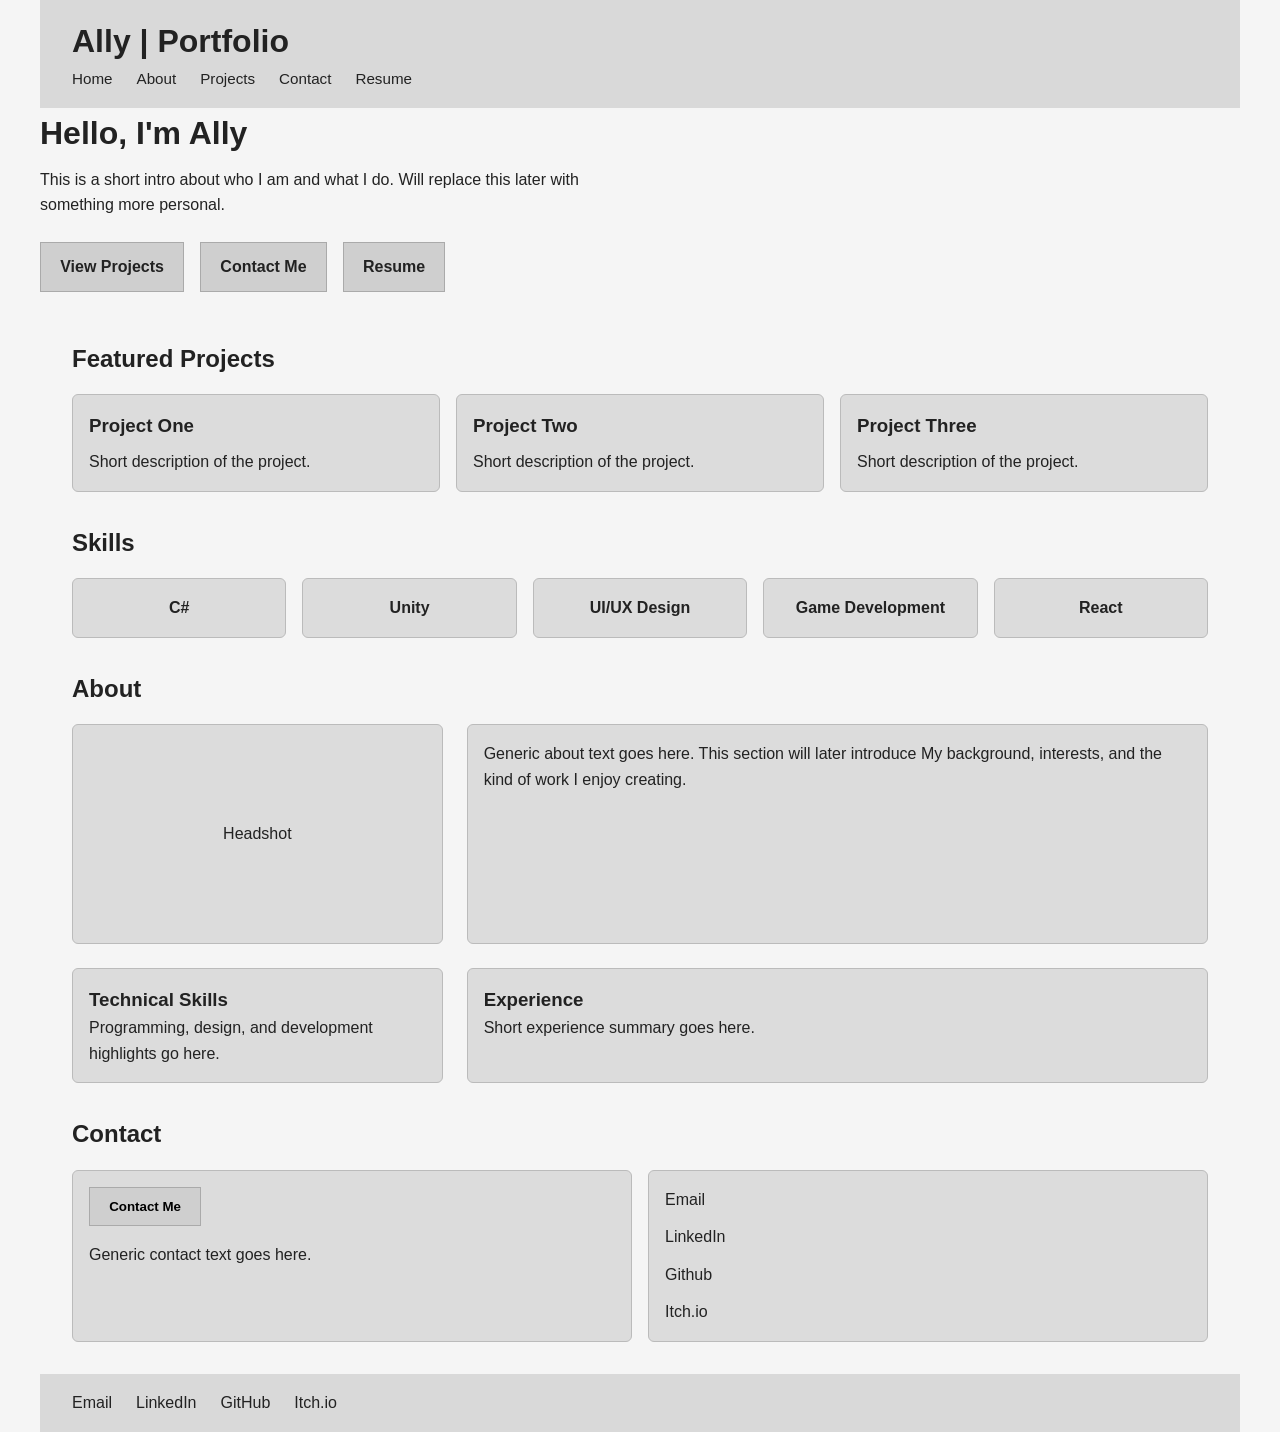
==== index.html @ b7905fec "Updated index and projects pages Updated index and projects pages with links and improvements and st" ====
<!doctype html>
<html lang="en">
  <head>
    <meta charset="UTF-8" />
    <meta name="viewport" content="width=device-width, initial-scale=1.0" />
    <title>Portfolio</title>
    <link rel="stylesheet" href="Styles/style.css" />
  </head>
  <body>
    <div class="page-container">
      <header>
        <div>
          <!-- REPLACE -->
          <h1>Ally | Portfolio</h1>
          <nav>
            <a href="index.html">Home</a>
            <a href="index.html#about">About</a>
            <a href="projects.html">Projects</a>
            <a href="index.html#contact">Contact</a>
            <a href="documents/ayleen-roa-resume.pdf" target="_blank">Resume</a>
          </nav>
        </div>
      </header>

      <main>
        <section id="home">
          <!-- REPLACE -->
          <h2>Hello, I'm Ally</h2>
          <p>
            This is a short intro about who I am and what I do. Will replace
            this later with something more personal.
          </p>
          <div class="hero-actions">
            <a class="hero-button" href="projects.html">View Projects</a>
            <a class="hero-button" href="#contact">Contact Me</a>
            <a
              class="hero-button"
              href="documents/ayleen-roa-resume.pdf"
              target="_blank"
              >Resume</a
            >
          </div>
        </section>
        <section id="projects">
          <h2>Featured Projects</h2>

          <div class="projects-grid">
            <!-- REPLACE -->
            <article>
              <h3>Project One</h3>
              <p>Short description of the project.</p>
            </article>

            <article>
              <h3>Project Two</h3>
              <p>Short description of the project.</p>
            </article>

            <article>
              <h3>Project Three</h3>
              <p>Short description of the project.</p>
            </article>
          </div>
        </section>
        <section id="skills">
          <h2>Skills</h2>

          <div class="skills-grid">
            <div class="skill-card">C#</div>
            <div class="skill-card">Unity</div>
            <div class="skill-card">UI/UX Design</div>
            <div class="skill-card">Game Development</div>
            <div class="skill-card">React</div>
          </div>
        </section>
        <section id="about">
          <h2>About</h2>
          <!-- REPLACE -->
          <div class="about-layout">
            <div class="about-headshot">
              <p>Headshot</p>
            </div>
            <!-- REPLACE -->
            <div class="about-summary">
              <p>
                Generic about text goes here. This section will later introduce
                My background, interests, and the kind of work I enjoy creating.
              </p>
            </div>
            <!-- REPLACE -->
            <div class="about-skills-box">
              <h3>Technical Skills</h3>
              <p>Programming, design, and development highlights go here.</p>
            </div>
            <!-- REPLACE -->
            <div class="about-experience-box">
              <h3>Experience</h3>
              <p>Short experience summary goes here.</p>
            </div>
          </div>
        </section>
        <section id="contact">
          <h2>Contact</h2>

          <div class="contact-layout">
            <div class="contact-intro">
              <button>Contact Me</button>
              <!-- REPLACE -->
              <p>Generic contact text goes here.</p>
            </div>
            <!-- REPLACE -->
            <div class="contact-links">
              <a href="mailto:Roa.Ayleen07@gmail.com">Email</a>
              <a
                href="https://www.linkedin.com/in/ayleen-roa"
                target="_blank"
                rel="noopener noreferrer"
                >LinkedIn</a
              >
              <a
                href="https://github.com/roa-ally"
                target="_blank"
                rel="noopener noreferrer"
                >Github</a
              >
              <a
                href="https://roa-ally.itch.io/"
                target="_blank"
                rel="noopener noreferrer"
                >Itch.io</a
              >
            </div>
          </div>
        </section>
      </main>
      <footer>
        <div class="footer-links">
          <a href="mailto:Roa.Ayleen07@gmail.com">Email</a>
          <a href="https://www.linkedin.com/in/ayleen-roa" target="_blank rel="noopener noreferrer""
            >LinkedIn</a
          >
          <a href="https://github.com/roa-ally" target="_blank rel="noopener noreferrer"">GitHub</a>
          <a href="https://roa-ally.itch.io/" target="_blank rel="noopener noreferrer"">Itch.io</a>
        </div>
      </footer>
    </div>
  </body>
</html>
---- Styles/style.css ----
/* =====================
   RESET / BASE
===================== */

* {
  margin: 0;
  padding: 0;
  box-sizing: border-box;
}

/* =====================
   LAYOUT
===================== */

section {
  margin-bottom: 3rem;
}

body {
  font-family: Arial, sans-serif;
  background-color: #f5f5f5;
  color: #222;
  line-height: 1.6;
}

.page-container {
  max-width: 1200px;
  margin: 0 auto;
  background-color: #f5f5f5;
}

h2 {
  margin-bottom: 1rem;
}

a {
  text-decoration: none;
  color: inherit;
}

img {
  max-width: 100%;
  display: block;
}

header {
  background-color: #d9d9d9;
  padding: 1rem 2rem;
}

.nav-container {
  display: flex;
  justify-content: space-between;
  align-items: center;
}

nav {
  display: flex;
  gap: 1.5rem;
}

nav a {
  font-size: 0.95rem;
}

nav a:hover {
  text-decoration: underline;
}

button {
  font-weight: bold;
  transition:
    transform 0.2s ease,
    background-color 0.2s ease;
}

button:hover {
  transform: translateY(-1px);
}

/* =====================
   HOME PAGE
===================== */

#home h2 {
  font-size: 2rem;
  margin-bottom: 0.5rem;
}

#home p {
  max-width: 600px;
  margin-bottom: 1.5rem;
}

#home button {
  padding: 0.7rem 1.2rem;
  margin-right: 1rem;
  border: 1px solid #aaa;
  background-color: #cfcfcf;
  cursor: pointer;
}

#home button:hover {
  background-color: #bfbfbf;
}

#projects {
  margin: 2rem;
}

#projects h2 {
  margin-bottom: 1rem;
}

.projects-grid {
  display: grid;
  grid-template-columns: repeat(3, 1fr);
  gap: 1rem;
}

#projects article {
  background-color: #dcdcdc;
  padding: 1rem;
  border: 1px solid #bbb;
  transition:
    transform 0.2s ease,
    box-shadow 0.2s ease;
  cursor: pointer;
}

#projects article:hover {
  transform: translateY(-5px);
  box-shadow: 0 4px 10px rgba(0, 0, 0, 0.1);
}

#projects h3 {
  margin-bottom: 0.5rem;
}

article,
.skill-card,
.about-headshot,
.about-summary,
.about-skills-box,
.about-experience-box,
.contact-intro,
.contact-links {
  border-radius: 6px;
}

#skills {
  margin: 2rem;
}

#skills h2 {
  margin-bottom: 1rem;
}

.skills-grid {
  display: grid;
  grid-template-columns: repeat(auto-fit, minmax(160px, 1fr));
  gap: 1rem;
}

.skill-card {
  background-color: #dcdcdc;
  padding: 1rem;
  border: 1px solid #bbb;
  text-align: center;
  font-weight: bold;
}

/* =====================
   HERO BUTTONS
===================== */

.hero-actions {
  display: flex;
  flex-wrap: wrap;
  gap: 1rem;
  margin-top: 1rem;
}

.hero-button {
  display: inline-block;
  padding: 0.7rem 1.2rem;
  border: 1px solid #aaa;
  background-color: #cfcfcf;
  font-weight: bold;
  transition:
    transform 0.2s ease,
    background-color 0.2s ease;
}

.hero-button:hover {
  background-color: #bfbfbf;
  transform: translateY(-1px);
}

/* =====================
   ABOUT SECTION
===================== */

#about {
  margin: 2rem;
}

#about h2 {
  margin-bottom: 1rem;
}

.about-layout {
  display: grid;
  grid-template-columns: 1fr 2fr;
  gap: 1.5rem;
}

.about-headshot,
.about-summary,
.about-skills-box,
.about-experience-box {
  background-color: #dcdcdc;
  border: 1px solid #bbb;
  padding: 1rem;
}

.about-headshot {
  min-height: 220px;
  display: flex;
  align-items: center;
  justify-content: center;
}

.about-summary {
  min-height: 220px;
}

.about-skills-box,
.about-experience-box {
  grid-column: span 1;
}

/* =====================
   CONTACT SECTION
===================== */

#contact {
  margin: 2rem;
}

#contact h2 {
  margin-bottom: 1rem;
}

.contact-layout {
  display: grid;
  grid-template-columns: 1fr 1fr;
  gap: 1rem;
}

.contact-intro,
.contact-links {
  background-color: #dcdcdc;
  border: 1px solid #bbb;
  padding: 1rem;
}

.contact-intro button {
  padding: 0.7rem 1.2rem;
  margin-bottom: 1rem;
  border: 1px solid #aaa;
  background-color: #cfcfcf;
  cursor: pointer;
}

.contact-intro button:hover {
  background-color: #bfbfbf;
}

.contact-links {
  display: flex;
  flex-direction: column;
  gap: 0.75rem;
}

.contact-links a {
  display: inline-block;
}

.contact-links p {
  margin-bottom: 0.5rem;
}

footer {
  background-color: #d9d9d9;
  padding: 1rem 2rem;
  margin-top: 2rem;
}

.footer-links {
  display: flex;
  gap: 1.5rem;
  flex-wrap: wrap;
}

.footer-links a:hover {
  text-decoration: underline;
}

/* =====================
   PROJECT DETAIL PAGE
===================== */

.project-detail {
  margin: 2rem;
}

.project-detail h2 {
  margin-bottom: 1rem;
}

.project-hero {
  background-color: #dcdcdc;
  border: 1px solid #bbb;
  min-height: 300px;
  display: flex;
  align-items: center;
  justify-content: center;
  padding: 1rem;
  margin-bottom: 1rem;
  border-radius: 6px;
}

.project-info {
  display: grid;
  grid-template-columns: 2fr 1fr;
  gap: 1rem;
  margin-bottom: 1rem;
}

.project-overview,
.project-tools,
.project-process {
  background-color: #dcdcdc;
  border: 1px solid #bbb;
  padding: 1rem;
  border-radius: 6px;
}

.project-process {
  margin-bottom: 1rem;
}

.project-gallery {
  display: grid;
  grid-template-columns: 1fr 1fr;
  gap: 1rem;
  margin-bottom: 1rem;
}

.gallery-box {
  background-color: #dcdcdc;
  border: 1px solid #bbb;
  min-height: 220px;
  display: flex;
  align-items: center;
  justify-content: center;
  padding: 1rem;
  border-radius: 6px;
}

.back-link {
  display: inline-block;
  margin-top: 0.5rem;
  font-weight: bold;
}

.back-link:hover {
  text-decoration: underline;
}

.project-card-link {
  text-decoration: none;
  color: inherit;
  display: block;
}

.project-card-link article {
  height: 100%;
}

.project-thumbnail {
  background-color: #ececec;
  border: 1px solid #bbb;
  min-height: 160px;
  display: flex;
  align-items: center;
  justify-content: center;
  margin-bottom: 1rem;
  border-radius: 6px;
}

.project-thumbnail p {
  font-weight: bold;
}

.projects-hero {
  background-color: #e3e3e3;
  padding: 3rem 2rem;
  margin: 2rem;
  border-radius: 6px;
}

.projects-hero h2 {
  margin-bottom: 0.5rem;
}

.projects-hero p {
  max-width: 700px;
}

#projects-page {
  margin: 2rem;
}

.project-thumbnail {
  height: 180px;
  overflow: hidden;
}

.project-hero {
  height: 350px;
  overflow: hidden;
}

.gallery-box {
  height: 220px;
  overflow: hidden;
}

.project-thumbnail img,
.project-hero img,
.gallery-box img {
  width: 100%;
  height: 100%;
  object-fit: cover;
  display: block;
}

/* =====================
   RESPONSIVE
===================== */

@media (max-width: 768px) {
  .nav-container {
    flex-direction: column;
    align-items: flex-start;
    gap: 1rem;
  }

  nav {
    flex-wrap: wrap;
  }

  #home {
    margin: 1rem;
    padding: 2rem 1rem;
  }

  #projects,
  #skills,
  #about,
  #contact {
    margin: 1rem;
  }

  .about-layout,
  .contact-layout {
    grid-template-columns: 1fr;
  }

  .projects-grid {
    grid-template-columns: repeat(auto-fit, minmax(250px, 1fr));
  }

  .project-info {
    grid-template-columns: 1fr;
  }

  .project-gallery {
    grid-template-columns: 1fr;
  }
}
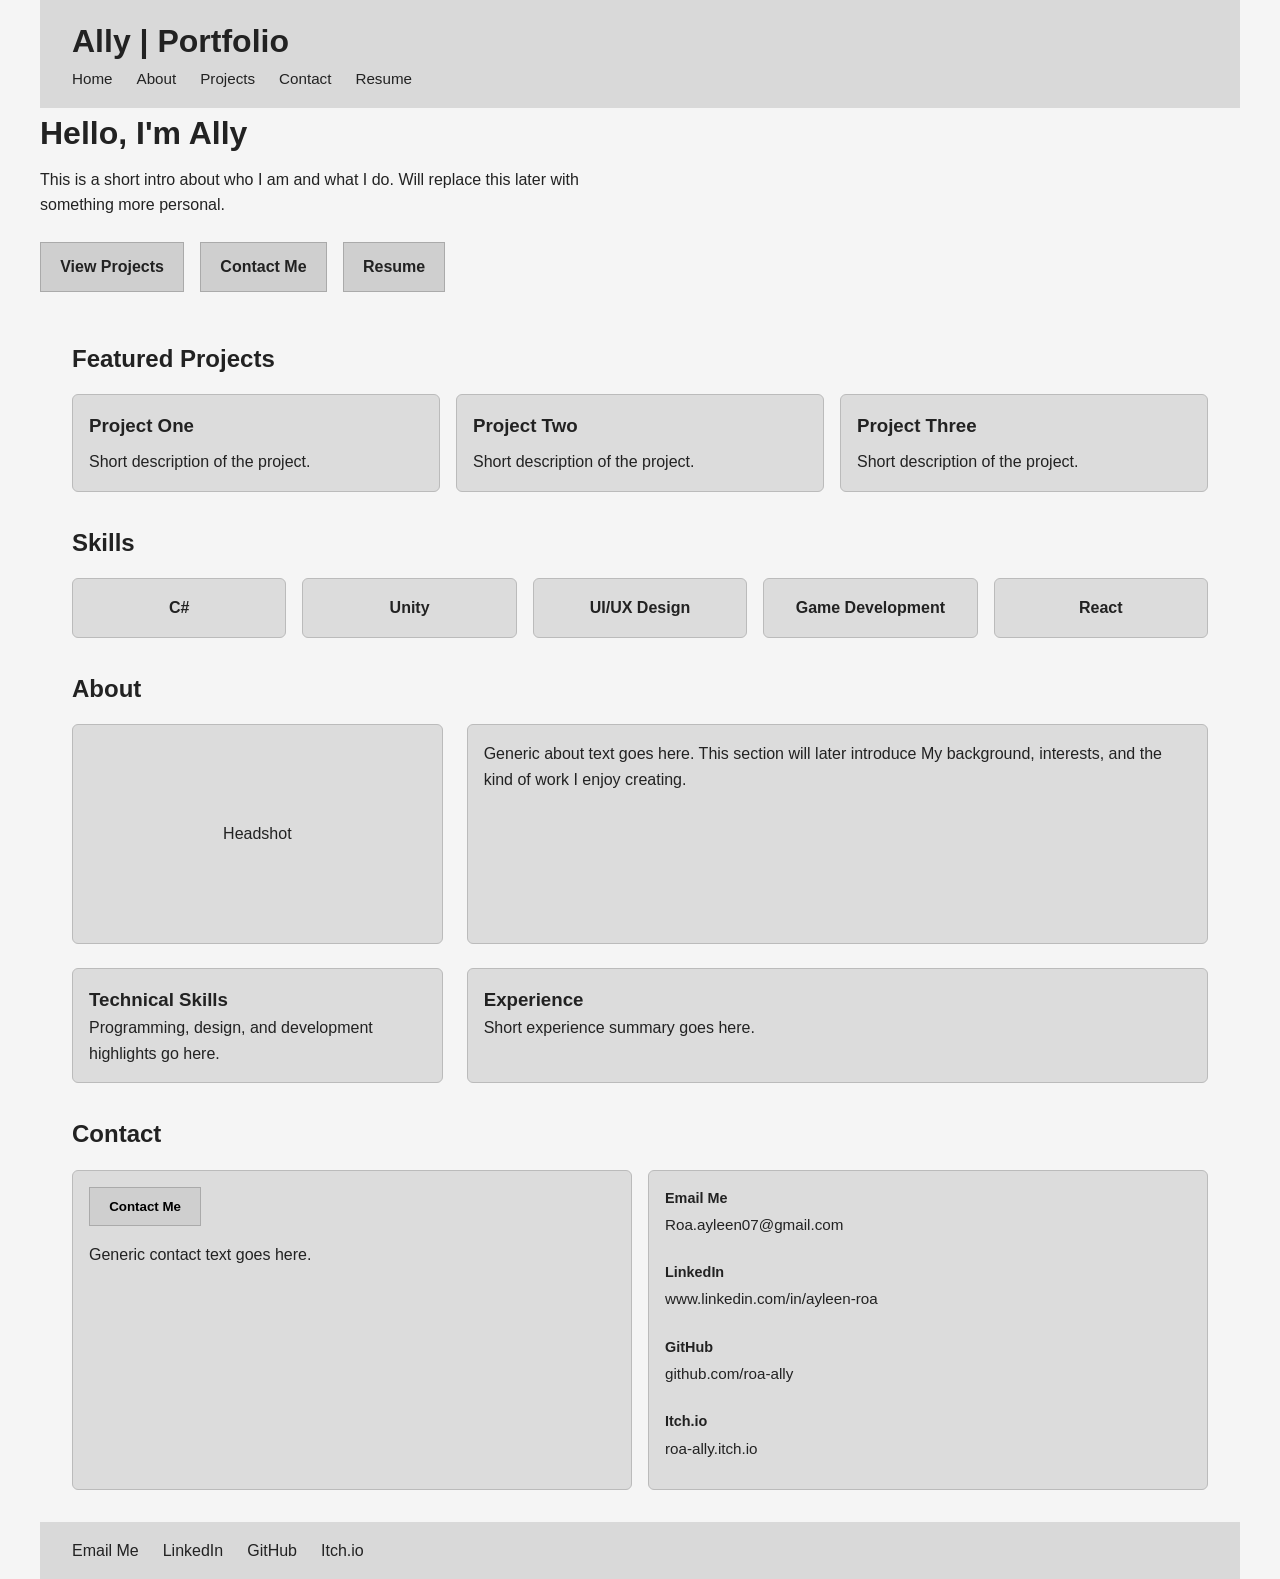
==== commit 7fa5122f: "Improved contact section and replaced placeholder projects Improved contact section layout with labe" ====
--- a/index.html
+++ b/index.html
@@ -108,39 +108,69 @@
               <!-- REPLACE -->
               <p>Generic contact text goes here.</p>
             </div>
-            <!-- REPLACE -->
+
             <div class="contact-links">
-              <a href="mailto:Roa.Ayleen07@gmail.com">Email</a>
-              <a
-                href="https://www.linkedin.com/in/ayleen-roa"
-                target="_blank"
-                rel="noopener noreferrer"
-                >LinkedIn</a
-              >
-              <a
-                href="https://github.com/roa-ally"
-                target="_blank"
-                rel="noopener noreferrer"
-                >Github</a
-              >
-              <a
-                href="https://roa-ally.itch.io/"
-                target="_blank"
-                rel="noopener noreferrer"
-                >Itch.io</a
-              >
+              <div class="contact-item">
+                <span>Email Me</span>
+                <a href="mailto:Roa.Ayleen07@gmail.com?subject=Hello"
+                  >Roa.ayleen07@gmail.com</a
+                >
+              </div>
+
+              <div class="contact-item">
+                <span>LinkedIn</span>
+                <a
+                  href="https://www.linkedin.com/in/ayleen-roa"
+                  target="_blank"
+                  rel="noopener noreferrer"
+                  >www.linkedin.com/in/ayleen-roa</a
+                >
+              </div>
+
+              <div class="contact-item">
+                <span>GitHub</span>
+                <a
+                  href="https://github.com/roa-ally"
+                  target="_blank"
+                  rel="noopener noreferrer"
+                  >github.com/roa-ally</a
+                >
+              </div>
+
+              <div class="contact-item">
+                <span>Itch.io</span>
+                <a
+                  href="https://roa-ally.itch.io/"
+                  target="_blank"
+                  rel="noopener noreferrer"
+                  >roa-ally.itch.io</a
+                >
+              </div>
             </div>
           </div>
         </section>
       </main>
       <footer>
         <div class="footer-links">
-          <a href="mailto:Roa.Ayleen07@gmail.com">Email</a>
-          <a href="https://www.linkedin.com/in/ayleen-roa" target="_blank rel="noopener noreferrer""
+          <a href="mailto:Roa.Ayleen07@gmail.com?subject=Hello">Email Me</a>
+          <a
+            href="https://www.linkedin.com/in/ayleen-roa"
+            target="_blank"
+            rel="noopener noreferrer"
             >LinkedIn</a
           >
-          <a href="https://github.com/roa-ally" target="_blank rel="noopener noreferrer"">GitHub</a>
-          <a href="https://roa-ally.itch.io/" target="_blank rel="noopener noreferrer"">Itch.io</a>
+          <a
+            href="https://github.com/roa-ally"
+            target="_blank"
+            rel="noopener noreferrer"
+            >GitHub</a
+          >
+          <a
+            href="https://roa-ally.itch.io/"
+            target="_blank"
+            rel="noopener noreferrer"
+            >Itch.io</a
+          >
         </div>
       </footer>
     </div>
--- a/Styles/style.css
+++ b/Styles/style.css
@@ -291,6 +291,22 @@
   margin-bottom: 0.5rem;
 }
 
+.contact-item {
+  display: flex;
+  flex-direction: column;
+  margin-bottom: 0.75rem;
+}
+
+.contact-item span {
+  font-weight: bold;
+  font-size: 0.9rem;
+  margin-bottom: 0.2rem;
+}
+
+.contact-item a {
+  font-size: 0.95rem;
+}
+
 footer {
   background-color: #d9d9d9;
   padding: 1rem 2rem;
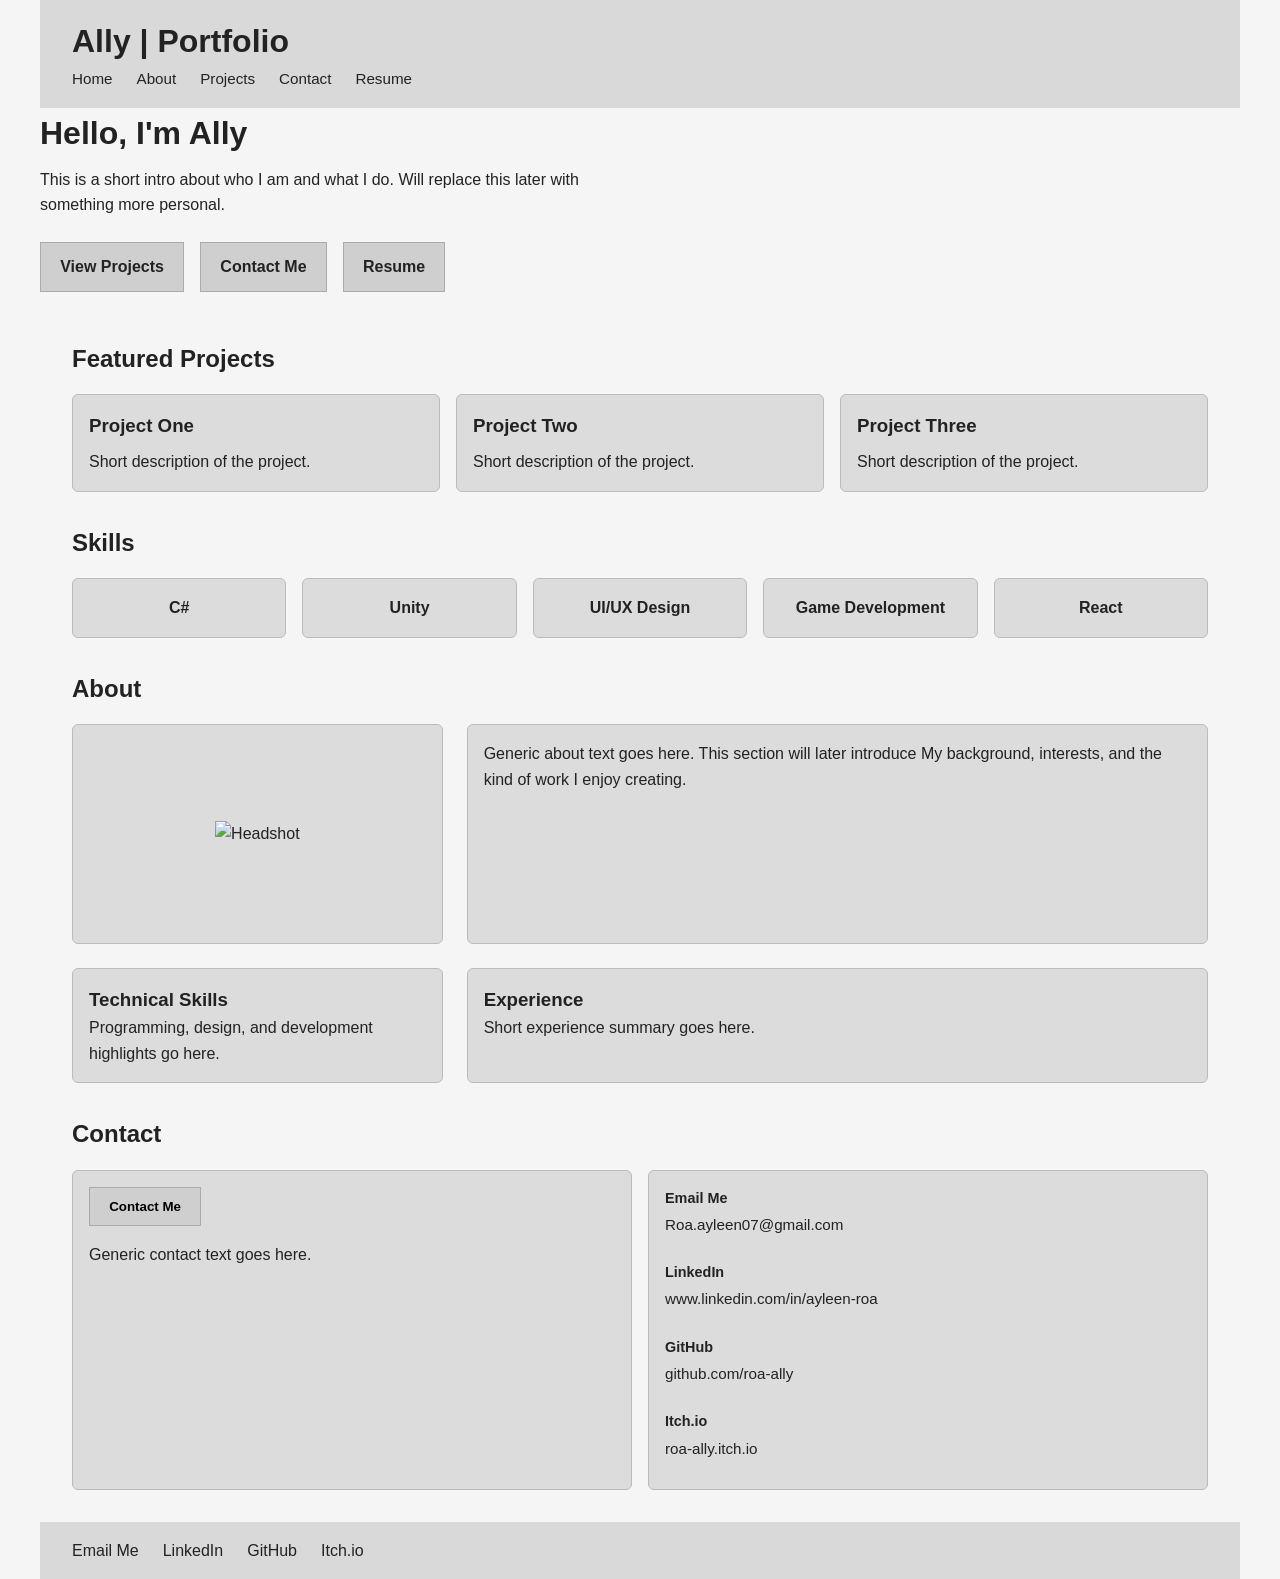
==== commit cb93dbf4: "Added small video and grammatical fixes" ====
--- a/index.html
+++ b/index.html
@@ -78,7 +78,7 @@
           <!-- REPLACE -->
           <div class="about-layout">
             <div class="about-headshot">
-              <p>Headshot</p>
+              <img src="images/headshot_curly_hair.png" alt="Headshot" />
             </div>
             <!-- REPLACE -->
             <div class="about-summary">
--- a/Styles/style.css
+++ b/Styles/style.css
@@ -363,6 +363,12 @@
   border-radius: 6px;
 }
 
+.project-tools p {
+  display: grid;
+  grid-template-columns: 1fr 1fr;
+  gap: 1rem;
+}
+
 .project-process {
   margin-bottom: 1rem;
 }
@@ -447,6 +453,12 @@
 .project-hero {
   height: 350px;
   overflow: hidden;
+}
+
+.project-hero img {
+  width: 100%;
+  height: 100%;
+  object-fit: cover;
 }
 
 .gallery-box {
@@ -461,6 +473,141 @@
   height: 100%;
   object-fit: cover;
   display: block;
+  cursor: pointer;
+}
+
+.project-thumbnail,
+.project-hero,
+.gallery-box {
+  overflow: hidden;
+  border-radius: 6px;
+}
+
+/* =====================
+   IMAGE MODAL
+===================== */
+
+.image-modal {
+  display: none;
+  position: fixed;
+  inset: 0;
+  background-color: rgba(0, 0, 0, 0.9);
+  justify-content: center;
+  align-items: center;
+  z-index: 9999;
+}
+
+.image-modal-panel {
+  position: relative;
+  width: min(78vw, 1000px);
+  height: min(78vh, 700px);
+  display: flex;
+  align-items: center;
+  justify-content: center;
+}
+
+.image-modal-content,
+.image-modal-video {
+  max-width: 100%;
+  max-height: 100%;
+  width: auto;
+  height: auto;
+  object-fit: contain;
+  border-radius: 6px;
+  display: none;
+}
+
+.image-modal-close {
+  position: absolute;
+  top: -5rem;
+  right: 0;
+  background: rgba(255, 255, 255, 0.18);
+  border: none;
+  color: white;
+  font-size: 2.5rem;
+  width: 56px;
+  height: 56px;
+  border-radius: 8px;
+  cursor: pointer;
+  display: flex;
+  align-items: center;
+  justify-content: center;
+}
+
+.image-modal-arrow {
+  position: absolute;
+  top: 50%;
+  display: flex;
+  align-items: center;
+  justify-content: center;
+  background-color: rgba(255, 255, 255, 0.15);
+  border: none;
+  color: white;
+  font-size: 2rem;
+  padding: 0.75rem 1rem;
+  padding-bottom: 1rem;
+  cursor: pointer;
+  border-radius: 6px;
+}
+
+.image-modal-arrow:hover,
+.image-modal-close:hover {
+  background-color: rgba(255, 255, 255, 0.25);
+}
+
+.left-arrow {
+  left: 2rem;
+}
+
+.right-arrow {
+  right: 2rem;
+}
+
+.image-modal-iframe {
+  width: 100%;
+  height: 100%;
+  border: none;
+  border-radius: 6px;
+  display: none;
+}
+
+/* =====================
+   MEDIA TRIGGER
+===================== */
+
+.media-trigger {
+  width: 100%;
+  height: 100%;
+  border: none;
+  background: none;
+  padding: 0;
+  cursor: pointer;
+  position: relative;
+  display: block;
+}
+
+.media-trigger img {
+  width: 100%;
+  height: 100%;
+  object-fit: cover;
+  display: block;
+  border-radius: 6px;
+}
+
+.video-badge {
+  position: absolute;
+  inset: 50% auto auto 50%;
+  transform: translate(-50%, -50%);
+  width: 64px;
+  height: 64px;
+  border-radius: 50%;
+  background-color: rgba(0, 0, 0, 0.55);
+  color: white;
+  display: flex;
+  align-items: center;
+  justify-content: center;
+  font-size: 1.6rem;
+  pointer-events: none;
 }
 
 /* =====================
@@ -503,7 +650,48 @@
     grid-template-columns: 1fr;
   }
 
+  .project-thumbnail {
+    height: 140px;
+  }
+
+  .project-hero {
+    height: 220px;
+  }
+
+  .gallery-box {
+    height: 160px;
+  }
+
   .project-gallery {
     grid-template-columns: 1fr;
   }
-}
+
+  .image-modal-panel {
+    width: min(90vw, 700px);
+    height: min(70vh, 500px);
+  }
+
+  .image-modal-content {
+    max-width: 90vw;
+    max-height: 70vh;
+  }
+  .image-modal-arrow {
+    font-size: 1.5rem;
+    padding: 0.5rem 0.75rem;
+  }
+
+  .left-arrow {
+    left: 1rem;
+  }
+
+  .right-arrow {
+    right: 1rem;
+  }
+
+  .image-modal-close {
+    top: -2.5rem;
+    width: 46px;
+    height: 46px;
+    font-size: 2rem;
+  }
+}
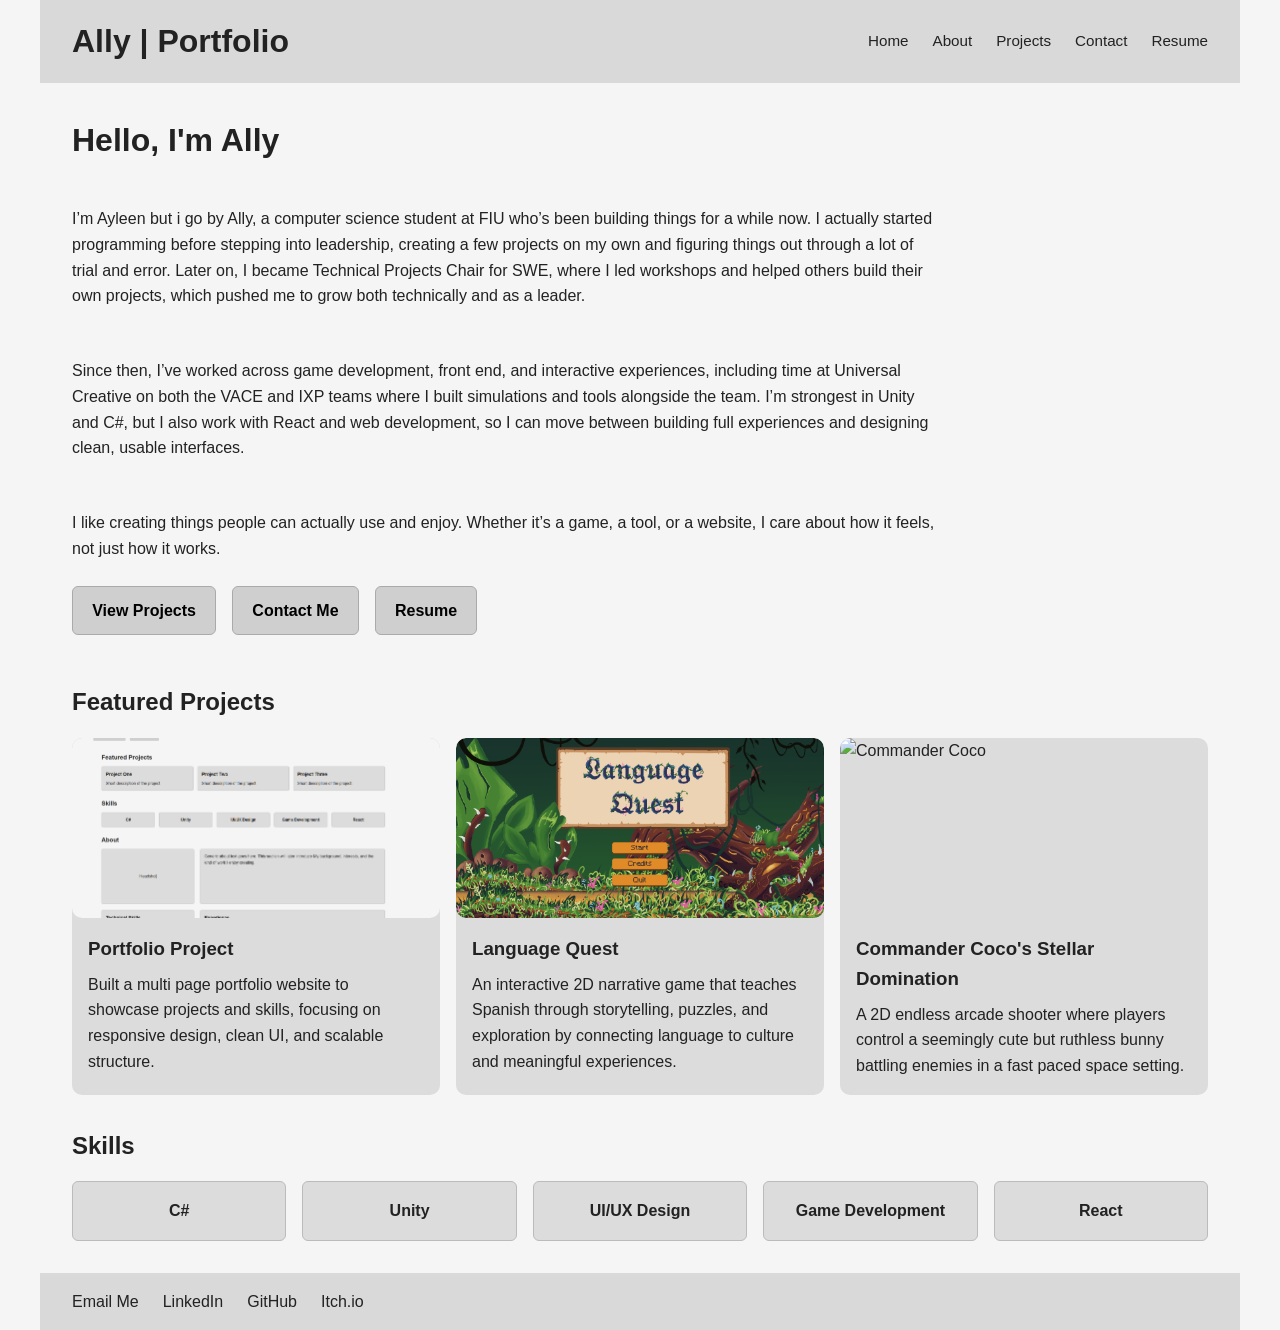
==== commit c7d39140: "Refactored About page layout and improve styling consistency Refactored About page layout, fix heads" ====
--- a/index.html
+++ b/index.html
@@ -4,7 +4,10 @@
     <meta charset="UTF-8" />
     <meta name="viewport" content="width=device-width, initial-scale=1.0" />
     <title>Portfolio</title>
-    <link rel="stylesheet" href="Styles/style.css" />
+    <link rel="stylesheet" href="Styles/base.css" />
+    <link rel="stylesheet" href="Styles/layout.css" />
+    <link rel="stylesheet" href="Styles/components.css" />
+    <link rel="stylesheet" href="Styles/pages.css" />
   </head>
   <body>
     <div class="page-container">
@@ -14,10 +17,10 @@
           <h1>Ally | Portfolio</h1>
           <nav>
             <a href="index.html">Home</a>
-            <a href="index.html#about">About</a>
+            <a href="about.html">About</a>
             <a href="projects.html">Projects</a>
-            <a href="index.html#contact">Contact</a>
-            <a href="documents/ayleen-roa-resume.pdf" target="_blank">Resume</a>
+            <a href="contact.html">Contact</a>
+            <a href="resume.html">Resume</a>
           </nav>
         </div>
       </header>
@@ -27,39 +30,95 @@
           <!-- REPLACE -->
           <h2>Hello, I'm Ally</h2>
           <p>
-            This is a short intro about who I am and what I do. Will replace
-            this later with something more personal.
+            I’m Ayleen but i go by Ally, a computer science student at FIU who’s
+            been building things for a while now. I actually started programming
+            before stepping into leadership, creating a few projects on my own
+            and figuring things out through a lot of trial and error. Later on,
+            I became Technical Projects Chair for SWE, where I led workshops and
+            helped others build their own projects, which pushed me to grow both
+            technically and as a leader.
+          </p>
+          <br />
+          <p>
+            Since then, I’ve worked across game development, front end, and
+            interactive experiences, including time at Universal Creative on
+            both the VACE and IXP teams where I built simulations and tools
+            alongside the team. I’m strongest in Unity and C#, but I also work
+            with React and web development, so I can move between building full
+            experiences and designing clean, usable interfaces.
+          </p>
+          <br />
+          <p>
+            I like creating things people can actually use and enjoy. Whether
+            it’s a game, a tool, or a website, I care about how it feels, not
+            just how it works.
           </p>
           <div class="hero-actions">
             <a class="hero-button" href="projects.html">View Projects</a>
-            <a class="hero-button" href="#contact">Contact Me</a>
-            <a
-              class="hero-button"
-              href="documents/ayleen-roa-resume.pdf"
-              target="_blank"
-              >Resume</a
-            >
+            <a class="hero-button" href="contact.html">Contact Me</a>
+            <a class="hero-button" href="resume.html" target="_blank">Resume</a>
           </div>
         </section>
         <section id="projects">
           <h2>Featured Projects</h2>
 
           <div class="projects-grid">
-            <!-- REPLACE -->
-            <article>
-              <h3>Project One</h3>
-              <p>Short description of the project.</p>
-            </article>
+            <a href="pages/portfolio-site.html" class="project-card-link">
+              <article>
+                <div class="project-thumbnail">
+                  <img
+                    src="images/projects/portfolio-project/portfolio-project-image.png"
+                    alt="Portfolio Project"
+                  />
+                </div>
+                <div class="project-content">
+                  <h3>Portfolio Project</h3>
+                  <p>
+                    Built a multi page portfolio website to showcase projects
+                    and skills, focusing on responsive design, clean UI, and
+                    scalable structure.
+                  </p>
+                </div>
+              </article>
+            </a>
 
-            <article>
-              <h3>Project Two</h3>
-              <p>Short description of the project.</p>
-            </article>
+            <a href="pages/language-quest.html" class="project-card-link">
+              <article>
+                <div class="project-thumbnail">
+                  <img
+                    src="images/projects/language-quest/language-quest-project-image.png"
+                    alt="Language Quest"
+                  />
+                </div>
+                <div class="project-content">
+                  <h3>Language Quest</h3>
+                  <p>
+                    An interactive 2D narrative game that teaches Spanish
+                    through storytelling, puzzles, and exploration by connecting
+                    language to culture and meaningful experiences.
+                  </p>
+                </div>
+              </article>
+            </a>
 
-            <article>
-              <h3>Project Three</h3>
-              <p>Short description of the project.</p>
-            </article>
+            <a href="pages/commander-coco.html" class="project-card-link">
+              <article>
+                <div class="project-thumbnail">
+                  <img
+                    src="images/projects/comander-coco/commander-coco-project-image.png"
+                    alt="Commander Coco"
+                  />
+                </div>
+                <div class="project-content">
+                  <h3>Commander Coco's Stellar Domination</h3>
+                  <p>
+                    A 2D endless arcade shooter where players control a
+                    seemingly cute but ruthless bunny battling enemies in a fast
+                    paced space setting.
+                  </p>
+                </div>
+              </article>
+            </a>
           </div>
         </section>
         <section id="skills">
@@ -71,82 +130,6 @@
             <div class="skill-card">UI/UX Design</div>
             <div class="skill-card">Game Development</div>
             <div class="skill-card">React</div>
-          </div>
-        </section>
-        <section id="about">
-          <h2>About</h2>
-          <!-- REPLACE -->
-          <div class="about-layout">
-            <div class="about-headshot">
-              <img src="images/headshot_curly_hair.png" alt="Headshot" />
-            </div>
-            <!-- REPLACE -->
-            <div class="about-summary">
-              <p>
-                Generic about text goes here. This section will later introduce
-                My background, interests, and the kind of work I enjoy creating.
-              </p>
-            </div>
-            <!-- REPLACE -->
-            <div class="about-skills-box">
-              <h3>Technical Skills</h3>
-              <p>Programming, design, and development highlights go here.</p>
-            </div>
-            <!-- REPLACE -->
-            <div class="about-experience-box">
-              <h3>Experience</h3>
-              <p>Short experience summary goes here.</p>
-            </div>
-          </div>
-        </section>
-        <section id="contact">
-          <h2>Contact</h2>
-
-          <div class="contact-layout">
-            <div class="contact-intro">
-              <button>Contact Me</button>
-              <!-- REPLACE -->
-              <p>Generic contact text goes here.</p>
-            </div>
-
-            <div class="contact-links">
-              <div class="contact-item">
-                <span>Email Me</span>
-                <a href="mailto:Roa.Ayleen07@gmail.com?subject=Hello"
-                  >Roa.ayleen07@gmail.com</a
-                >
-              </div>
-
-              <div class="contact-item">
-                <span>LinkedIn</span>
-                <a
-                  href="https://www.linkedin.com/in/ayleen-roa"
-                  target="_blank"
-                  rel="noopener noreferrer"
-                  >www.linkedin.com/in/ayleen-roa</a
-                >
-              </div>
-
-              <div class="contact-item">
-                <span>GitHub</span>
-                <a
-                  href="https://github.com/roa-ally"
-                  target="_blank"
-                  rel="noopener noreferrer"
-                  >github.com/roa-ally</a
-                >
-              </div>
-
-              <div class="contact-item">
-                <span>Itch.io</span>
-                <a
-                  href="https://roa-ally.itch.io/"
-                  target="_blank"
-                  rel="noopener noreferrer"
-                  >roa-ally.itch.io</a
-                >
-              </div>
-            </div>
           </div>
         </section>
       </main>
--- a/Styles/base.css
+++ b/Styles/base.css
@@ -0,0 +1,34 @@
+/* =====================
+   RESET / BASE
+===================== */
+
+* {
+  margin: 0;
+  padding: 0;
+  box-sizing: border-box;
+}
+
+body {
+  font-family: Arial, sans-serif;
+  background-color: #f5f5f5;
+  color: #222;
+  line-height: 1.6;
+}
+
+a {
+  text-decoration: none;
+  color: inherit;
+}
+
+img {
+  max-width: 100%;
+  display: block;
+}
+
+section {
+  margin-bottom: 3rem;
+}
+
+h2 {
+  margin-bottom: 1rem;
+}
--- a/Styles/layout.css
+++ b/Styles/layout.css
@@ -0,0 +1,61 @@
+/* =====================
+   PAGE LAYOUT
+===================== */
+
+.page-container {
+  max-width: 1200px;
+  margin: 0 auto;
+  background-color: #f5f5f5;
+}
+
+header {
+  background-color: #d9d9d9;
+  padding: 1rem 2rem;
+}
+
+header div,
+.nav-container {
+  display: flex;
+  justify-content: space-between;
+  align-items: center;
+}
+
+nav {
+  display: flex;
+  gap: 1.5rem;
+}
+
+nav a {
+  font-size: 0.95rem;
+}
+
+nav a:hover,
+.footer-links a:hover,
+.back-link:hover {
+  text-decoration: underline;
+}
+
+footer {
+  background-color: #d9d9d9;
+  padding: 1rem 2rem;
+  margin-top: 2rem;
+}
+
+.footer-links {
+  display: flex;
+  gap: 1.5rem;
+  flex-wrap: wrap;
+}
+
+/* =====================
+   COMMON SECTION SPACING
+===================== */
+
+#projects,
+#skills,
+#about,
+#contact,
+#projects-page,
+.project-detail {
+  margin: 2rem;
+}
--- a/Styles/components.css
+++ b/Styles/components.css
@@ -0,0 +1,273 @@
+/* =====================
+   BUTTONS
+===================== */
+
+button,
+.hero-button,
+.resume-button {
+  border: 1px solid #aaa;
+  background-color: #cfcfcf;
+  color: #000;
+  font-weight: bold;
+  border-radius: 6px;
+  transition:
+    transform 0.2s ease,
+    background-color 0.2s ease;
+}
+
+button:hover,
+.hero-button:hover,
+.resume-button:hover {
+  background-color: #bfbfbf;
+  transform: translateY(-1px);
+}
+
+.hero-button,
+.resume-button {
+  display: inline-block;
+  padding: 0.7rem 1.2rem;
+}
+
+.hero-actions {
+  display: flex;
+  gap: 1rem;
+  margin-top: 1rem;
+  justify-content: flex-start;
+  padding-left: 2rem;
+}
+
+.resume-actions {
+  margin-top: 20px;
+  display: flex;
+  justify-content: center;
+}
+
+/* =====================
+   CARDS / BOXES
+===================== */
+
+article,
+.skill-card,
+.about-summary,
+.about-skills-box,
+.about-experience-box,
+.contact-intro,
+.contact-links,
+.project-hero,
+.project-overview,
+.project-tools,
+.project-process,
+.gallery-box,
+.project-thumbnail,
+.resume-container,
+.projects-hero {
+  border-radius: 6px;
+}
+
+#projects article,
+.skill-card,
+.about-summary,
+.about-skills-box,
+.about-experience-box,
+.contact-intro,
+.contact-links,
+.project-hero,
+.project-overview,
+.project-tools,
+.project-process,
+.gallery-box {
+  background-color: #dcdcdc;
+  border: 1px solid #bbb;
+  padding: 1rem;
+}
+
+.skill-card {
+  text-align: center;
+  font-weight: bold;
+}
+
+.back-link {
+  display: inline-block;
+  margin-top: 0.5rem;
+  font-weight: bold;
+}
+
+/* =====================
+   PROJECT CARDS / MEDIA
+===================== */
+
+.project-card-link {
+  text-decoration: none;
+  color: inherit;
+  display: block;
+}
+
+.project-card-link article {
+  height: 100%;
+}
+
+.project-thumbnail,
+.project-hero,
+.gallery-box {
+  overflow: hidden;
+}
+
+.project-thumbnail {
+  height: 180px;
+}
+
+.project-hero {
+  height: 350px;
+  min-height: 300px;
+  display: flex;
+  align-items: center;
+  justify-content: center;
+}
+
+.gallery-box {
+  height: 220px;
+  min-height: 220px;
+  display: flex;
+  align-items: center;
+  justify-content: center;
+}
+
+.project-thumbnail img,
+.project-hero img,
+.gallery-box img {
+  width: 100%;
+  height: 100%;
+  object-fit: cover;
+  display: block;
+  cursor: pointer;
+}
+
+.project-thumbnail p {
+  font-weight: bold;
+}
+
+/* =====================
+   IMAGE MODAL
+===================== */
+
+.image-modal {
+  display: none;
+  position: fixed;
+  inset: 0;
+  background-color: rgba(0, 0, 0, 0.9);
+  justify-content: center;
+  align-items: center;
+  z-index: 9999;
+}
+
+.image-modal-panel {
+  position: relative;
+  width: min(78vw, 1000px);
+  height: min(78vh, 700px);
+  display: flex;
+  align-items: center;
+  justify-content: center;
+}
+
+.image-modal-content,
+.image-modal-video {
+  max-width: 100%;
+  max-height: 100%;
+  width: auto;
+  height: auto;
+  object-fit: contain;
+  border-radius: 6px;
+  display: none;
+}
+
+.image-modal-iframe {
+  width: 100%;
+  height: 100%;
+  border: none;
+  border-radius: 6px;
+  display: none;
+}
+
+.image-modal-close {
+  position: absolute;
+  top: -5rem;
+  right: 0;
+  background: rgba(255, 255, 255, 0.18);
+  border: none;
+  color: white;
+  font-size: 2.5rem;
+  width: 56px;
+  height: 56px;
+  border-radius: 8px;
+  cursor: pointer;
+  display: flex;
+  align-items: center;
+  justify-content: center;
+}
+
+.image-modal-arrow {
+  position: absolute;
+  top: 50%;
+  display: flex;
+  align-items: center;
+  justify-content: center;
+  background-color: rgba(255, 255, 255, 0.15);
+  border: none;
+  color: white;
+  font-size: 2rem;
+  padding: 0.75rem 1rem 1rem;
+  cursor: pointer;
+  border-radius: 6px;
+}
+
+.image-modal-arrow:hover,
+.image-modal-close:hover {
+  background-color: rgba(255, 255, 255, 0.25);
+}
+
+.left-arrow {
+  left: 2rem;
+}
+
+.right-arrow {
+  right: 2rem;
+}
+
+/* =====================
+   MEDIA TRIGGER
+===================== */
+
+.media-trigger {
+  width: 100%;
+  height: 100%;
+  border: none;
+  background: none;
+  padding: 0;
+  cursor: pointer;
+  position: relative;
+  display: block;
+}
+
+.media-trigger img {
+  width: 100%;
+  height: 100%;
+  object-fit: cover;
+  display: block;
+  border-radius: 6px;
+}
+
+.video-badge {
+  position: absolute;
+  inset: 50% auto auto 50%;
+  transform: translate(-50%, -50%);
+  width: 64px;
+  height: 64px;
+  border-radius: 50%;
+  background-color: rgba(0, 0, 0, 0.55);
+  color: white;
+  display: flex;
+  align-items: center;
+  justify-content: center;
+  font-size: 1.6rem;
+  pointer-events: none;
+}
--- a/Styles/pages.css
+++ b/Styles/pages.css
@@ -0,0 +1,380 @@
+/* =====================
+   HOME
+===================== */
+
+#home h2 {
+  font-size: 2rem;
+  margin-bottom: 0.5rem;
+  padding: 2rem;
+  max-width: 900px;
+}
+
+#home p {
+  max-width: 900px;
+  margin-bottom: 1.5rem;
+  padding-left: 2rem;
+}
+
+/* =====================
+   PROJECTS PAGE
+===================== */
+
+.projects-hero {
+  background-color: #e3e3e3;
+  padding: 3rem 2rem;
+  margin: 2rem;
+}
+
+.projects-hero h2 {
+  margin-bottom: 0.5rem;
+}
+
+.projects-hero p {
+  max-width: 700px;
+}
+
+.projects-grid {
+  display: grid;
+  grid-template-columns: repeat(3, 1fr);
+  gap: 1rem;
+}
+
+#projects article {
+  background-color: #dcdcdc;
+  border: none;
+  padding: 0;
+  overflow: hidden;
+  border-radius: 10px;
+  transition:
+    transform 0.2s ease,
+    box-shadow 0.2s ease;
+  cursor: pointer;
+}
+
+#projects article:hover {
+  transform: translateY(-5px);
+  box-shadow: 0 4px 10px rgba(0, 0, 0, 0.1);
+}
+
+#projects h3,
+.project-detail h2 {
+  margin-bottom: 0.5rem;
+}
+
+/* =====================
+   SKILLS
+===================== */
+
+.skills-grid {
+  display: grid;
+  grid-template-columns: repeat(auto-fit, minmax(160px, 1fr));
+  gap: 1rem;
+}
+
+/* =====================
+   ABOUT
+===================== */
+
+.about-layout {
+  display: grid;
+  grid-template-columns: 1fr 2fr;
+  gap: 1.5rem;
+}
+
+.about-left {
+  display: flex;
+  flex-direction: column;
+  gap: 20px;
+}
+
+.about-skills-box,
+.about-experience-box {
+  padding: 2rem;
+  background-color: #dcdcdc;
+  border: 1px solid #bbb;
+  border-radius: 6px;
+}
+
+.about-skills-box h2,
+.about-experience-box h2 {
+  margin-bottom: 20px;
+  padding-left: 0;
+}
+
+.about-skills-box li,
+.experience li {
+  margin-bottom: 6px;
+  line-height: 1.5;
+}
+
+.about-skills-box h4,
+.about-experience-box h4 {
+  margin-top: 20px;
+  margin-bottom: 8px;
+  padding-left: 0;
+}
+
+.about-skills-box h3,
+.experience h2,
+.experience h4 {
+  margin-left: 0;
+  padding-left: 0;
+}
+
+.about-skills-box ul,
+.about-experience-box ul {
+  padding-left: 20px;
+  margin-bottom: 16px;
+}
+
+.about-skills-box li,
+.about-experience-box li {
+  margin-bottom: 6px;
+  line-height: 1.5;
+}
+
+.about-summary {
+  min-height: 220px;
+}
+
+.about-experience-box {
+  grid-column: 1 / -1;
+  padding: 2rem;
+  background-color: #dcdcdc;
+  border: 1px solid #bbb;
+  border-radius: 6px;
+}
+
+.about-headshot {
+  align-self: flex-start;
+}
+
+.about-headshot img {
+  width: 325px;
+  height: auto;
+  border-radius: 10px;
+  display: block;
+}
+
+.experience h4 {
+  margin-top: 20px;
+}
+
+.experience ul {
+  margin-bottom: 20px;
+}
+
+/* =====================
+   CONTACT
+===================== */
+
+.contact-layout {
+  display: grid;
+  grid-template-columns: 1fr 1fr;
+  gap: 1rem;
+}
+
+.contact-intro button {
+  padding: 0.7rem 1.2rem;
+  margin-bottom: 1rem;
+  cursor: pointer;
+}
+
+.contact-links {
+  display: flex;
+  flex-direction: column;
+  gap: 0.75rem;
+}
+
+.contact-links p {
+  margin-bottom: 0.5rem;
+}
+
+.contact-item {
+  display: flex;
+  flex-direction: column;
+  margin-bottom: 0.75rem;
+}
+
+.contact-item span {
+  font-weight: bold;
+  font-size: 0.9rem;
+  margin-bottom: 0.2rem;
+}
+
+.contact-item a {
+  font-size: 0.95rem;
+}
+
+/* =====================
+   PROJECT DETAIL
+===================== */
+
+.project-info {
+  display: grid;
+  grid-template-columns: 2fr 1fr;
+  gap: 1rem;
+  margin-bottom: 1rem;
+}
+
+.project-tools p {
+  display: grid;
+  grid-template-columns: 1fr 1fr;
+  gap: 1rem;
+}
+
+.project-process {
+  margin-bottom: 1rem;
+}
+
+.project-gallery {
+  display: grid;
+  grid-template-columns: 1fr 1fr;
+  gap: 1rem;
+  margin-bottom: 1rem;
+}
+
+.project-thumbnail {
+  height: 180px;
+  overflow: hidden;
+  border-radius: 10px 10px 10px 10px;
+  background: none;
+  border: none;
+  padding: 0;
+}
+
+.project-thumbnail img {
+  width: 100%;
+  height: 100%;
+  object-fit: cover;
+  display: block;
+  border-radius: 0;
+}
+
+.project-content {
+  padding: 1rem;
+}
+
+/* =====================
+   RESUME
+===================== */
+
+.resume-section {
+  padding: 40px;
+}
+
+.resume-section h2,
+.resume-section p {
+  max-width: 1000px;
+  margin-left: auto;
+  margin-right: auto;
+}
+
+.resume-intro {
+  margin-bottom: 20px;
+  color: #555;
+}
+
+.resume-container {
+  max-width: 1000px;
+  margin: 0 auto;
+  border: 1px solid #ccc;
+  border-radius: 12px;
+  overflow: hidden;
+  background: #f9f9f9;
+}
+
+.resume-frame {
+  width: 100%;
+  height: 750px;
+  border: none;
+  display: block;
+}
+
+/* =====================
+   RESPONSIVE
+===================== */
+
+@media (max-width: 768px) {
+  .nav-container,
+  header div {
+    flex-direction: column;
+    align-items: flex-start;
+    gap: 1rem;
+  }
+
+  nav {
+    flex-wrap: wrap;
+  }
+
+  #home,
+  #projects,
+  #skills,
+  #about,
+  #contact,
+  #projects-page,
+  .project-detail,
+  .projects-hero,
+  .resume-section {
+    margin: 1rem;
+    padding-left: 1rem;
+    padding-right: 1rem;
+  }
+
+  .about-layout,
+  .contact-layout,
+  .project-info,
+  .project-gallery {
+    grid-template-columns: 1fr;
+  }
+
+  .projects-grid {
+    grid-template-columns: repeat(auto-fit, minmax(250px, 1fr));
+  }
+
+  .project-thumbnail {
+    height: 140px;
+  }
+
+  .project-hero {
+    height: 220px;
+  }
+
+  .gallery-box {
+    height: 160px;
+  }
+
+  .resume-frame {
+    height: 500px;
+  }
+
+  .image-modal-panel {
+    width: min(90vw, 700px);
+    height: min(70vh, 500px);
+  }
+
+  .image-modal-content {
+    max-width: 90vw;
+    max-height: 70vh;
+  }
+
+  .image-modal-arrow {
+    font-size: 1.5rem;
+    padding: 0.5rem 0.75rem;
+  }
+
+  .left-arrow {
+    left: 1rem;
+  }
+
+  .right-arrow {
+    right: 1rem;
+  }
+
+  .image-modal-close {
+    top: -2.5rem;
+    width: 46px;
+    height: 46px;
+    font-size: 2rem;
+  }
+}
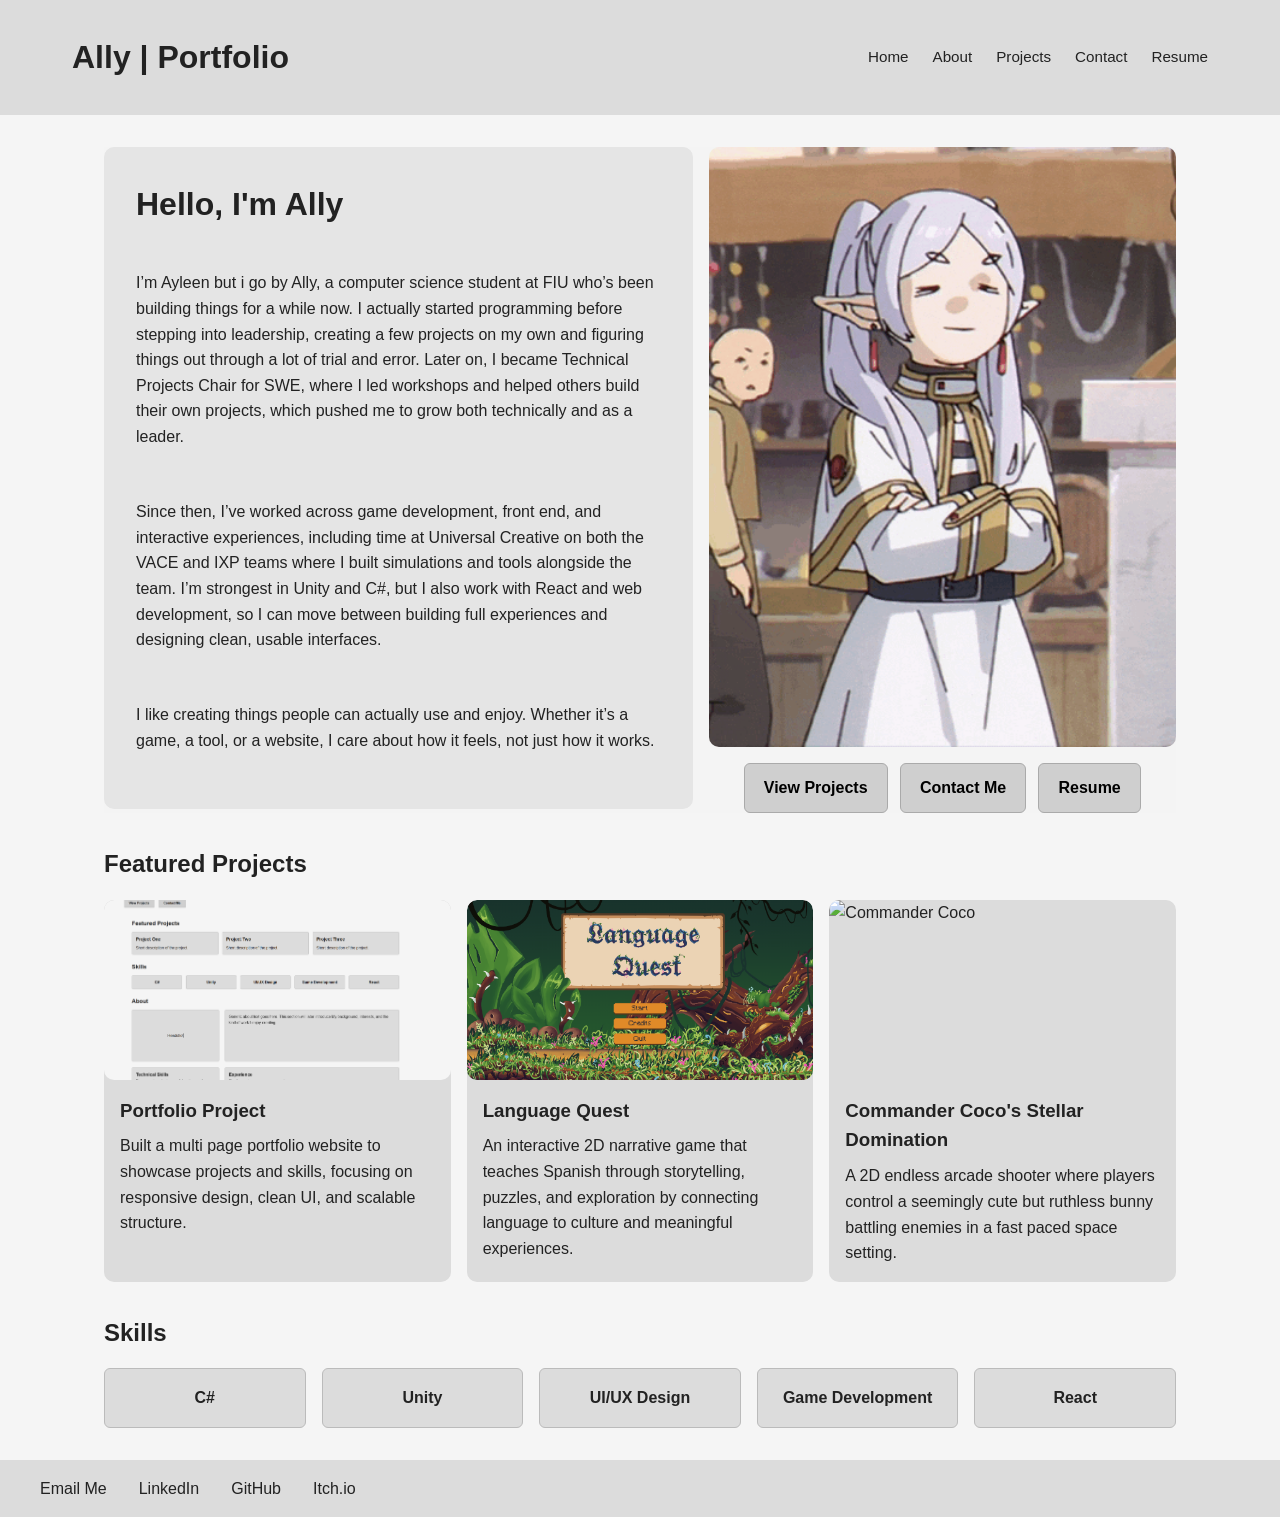
==== commit a95a1c0e: "Refactored portfolio layout Updated portfolio design, improve layout structure, and refine styling a" ====
--- a/index.html
+++ b/index.html
@@ -10,53 +10,62 @@
     <link rel="stylesheet" href="Styles/pages.css" />
   </head>
   <body>
-    <div class="page-container">
-      <header>
-        <div>
-          <!-- REPLACE -->
-          <h1>Ally | Portfolio</h1>
-          <nav>
-            <a href="index.html">Home</a>
-            <a href="about.html">About</a>
-            <a href="projects.html">Projects</a>
-            <a href="contact.html">Contact</a>
-            <a href="resume.html">Resume</a>
-          </nav>
-        </div>
-      </header>
+    <header class="site-header">
+      <div class="header-inner">
+        <h1 class="header-title">Ally | Portfolio</h1>
 
+        <nav class="header-nav">
+          <a href="index.html">Home</a>
+          <a href="about.html">About</a>
+          <a href="projects.html">Projects</a>
+          <a href="contact.html">Contact</a>
+          <a href="resume.html">Resume</a>
+        </nav>
+      </div>
+    </header>
+    <div class="page-content">
       <main>
         <section id="home">
-          <!-- REPLACE -->
-          <h2>Hello, I'm Ally</h2>
-          <p>
-            I’m Ayleen but i go by Ally, a computer science student at FIU who’s
-            been building things for a while now. I actually started programming
-            before stepping into leadership, creating a few projects on my own
-            and figuring things out through a lot of trial and error. Later on,
-            I became Technical Projects Chair for SWE, where I led workshops and
-            helped others build their own projects, which pushed me to grow both
-            technically and as a leader.
-          </p>
-          <br />
-          <p>
-            Since then, I’ve worked across game development, front end, and
-            interactive experiences, including time at Universal Creative on
-            both the VACE and IXP teams where I built simulations and tools
-            alongside the team. I’m strongest in Unity and C#, but I also work
-            with React and web development, so I can move between building full
-            experiences and designing clean, usable interfaces.
-          </p>
-          <br />
-          <p>
-            I like creating things people can actually use and enjoy. Whether
-            it’s a game, a tool, or a website, I care about how it feels, not
-            just how it works.
-          </p>
-          <div class="hero-actions">
-            <a class="hero-button" href="projects.html">View Projects</a>
-            <a class="hero-button" href="contact.html">Contact Me</a>
-            <a class="hero-button" href="resume.html" target="_blank">Resume</a>
+          <div class="about-layout">
+            <div class="about-container">
+              <h2>Hello, I'm Ally</h2>
+              <p>
+                I’m Ayleen but i go by Ally, a computer science student at FIU
+                who’s been building things for a while now. I actually started
+                programming before stepping into leadership, creating a few
+                projects on my own and figuring things out through a lot of
+                trial and error. Later on, I became Technical Projects Chair for
+                SWE, where I led workshops and helped others build their own
+                projects, which pushed me to grow both technically and as a
+                leader.
+              </p>
+              <br />
+              <p>
+                Since then, I’ve worked across game development, front end, and
+                interactive experiences, including time at Universal Creative on
+                both the VACE and IXP teams where I built simulations and tools
+                alongside the team. I’m strongest in Unity and C#, but I also
+                work with React and web development, so I can move between
+                building full experiences and designing clean, usable
+                interfaces.
+              </p>
+              <br />
+              <p>
+                I like creating things people can actually use and enjoy.
+                Whether it’s a game, a tool, or a website, I care about how it
+                feels, not just how it works.
+              </p>
+            </div>
+            <div class="about-image">
+              <img src="images/anime-frieren.gif" alt="Funny Gif" />
+              <div class="hero-actions">
+                <a class="hero-button" href="projects.html">View Projects</a>
+                <a class="hero-button" href="contact.html">Contact Me</a>
+                <a class="hero-button" href="resume.html" target="_blank"
+                  >Resume</a
+                >
+              </div>
+            </div>
           </div>
         </section>
         <section id="projects">
@@ -133,29 +142,16 @@
           </div>
         </section>
       </main>
-      <footer>
-        <div class="footer-links">
-          <a href="mailto:Roa.Ayleen07@gmail.com?subject=Hello">Email Me</a>
-          <a
-            href="https://www.linkedin.com/in/ayleen-roa"
-            target="_blank"
-            rel="noopener noreferrer"
-            >LinkedIn</a
-          >
-          <a
-            href="https://github.com/roa-ally"
-            target="_blank"
-            rel="noopener noreferrer"
-            >GitHub</a
-          >
-          <a
-            href="https://roa-ally.itch.io/"
-            target="_blank"
-            rel="noopener noreferrer"
-            >Itch.io</a
-          >
-        </div>
-      </footer>
     </div>
+    <footer class="site-footer">
+      <div class="footer-inner">
+        <a href="mailto:Roa.Ayleen07@gmail.com">Email Me</a>
+        <a href="https://www.linkedin.com/in/ayleen-roa" target="_blank"
+          >LinkedIn</a
+        >
+        <a href="https://github.com/roa-ally" target="_blank">GitHub</a>
+        <a href="https://roa-ally.itch.io/" target="_blank">Itch.io</a>
+      </div>
+    </footer>
   </body>
 </html>
--- a/Styles/layout.css
+++ b/Styles/layout.css
@@ -2,10 +2,12 @@
    PAGE LAYOUT
 ===================== */
 
-.page-container {
+.page-content {
   max-width: 1200px;
   margin: 0 auto;
-  background-color: #f5f5f5;
+  padding: 0 2rem;
+  box-sizing: border-box;
+  width: 100%;
 }
 
 header {
--- a/Styles/components.css
+++ b/Styles/components.css
@@ -30,10 +30,10 @@
 
 .hero-actions {
   display: flex;
-  gap: 1rem;
+  gap: 0.75rem;
   margin-top: 1rem;
-  justify-content: flex-start;
-  padding-left: 2rem;
+  justify-content: center;
+  flex-wrap: wrap;
 }
 
 .resume-actions {
--- a/Styles/pages.css
+++ b/Styles/pages.css
@@ -1,6 +1,10 @@
 /* =====================
    HOME
 ===================== */
+#home {
+  margin: 2rem;
+  background-color: #f4f4f4;
+}
 
 #home h2 {
   font-size: 2rem;
@@ -13,6 +17,88 @@
   max-width: 900px;
   margin-bottom: 1.5rem;
   padding-left: 2rem;
+  padding-right: 2rem;
+}
+
+.about-container {
+  background-color: #e5e5e5;
+  border-radius: 10px;
+  padding-bottom: 2rem;
+
+  flex: 1;
+  max-width: none;
+}
+
+.about-layout {
+  display: flex;
+  align-items: center;
+  gap: 2rem;
+}
+
+.about-layout {
+  display: flex;
+  align-items: flex-start;
+  gap: 1rem;
+}
+
+.about-image {
+  flex: 0 0 auto;
+  display: flex;
+  flex-direction: column; /* 👈 THIS stacks them */
+  align-items: center;
+}
+
+.about-image img {
+  height: 600px;
+  width: auto;
+  border-radius: 10px;
+}
+
+html,
+body {
+  height: 100%;
+  margin: 0;
+}
+
+main {
+  flex: 1;
+}
+
+.site-header,
+.site-footer {
+  width: 100%;
+  background-color: #dcdcdc;
+}
+
+.footer-inner {
+  max-width: 1200px;
+  margin: 0 auto;
+
+  display: flex;
+  gap: 2rem;
+}
+
+.container {
+  padding: 0 80px;
+}
+
+.header-inner {
+  max-width: 1200px;
+  margin: 0 auto;
+  padding: 1rem 2rem;
+
+  display: flex;
+  align-items: center;
+  justify-content: space-between;
+}
+
+.header-title {
+  margin: 0;
+}
+
+.header-nav {
+  display: flex;
+  gap: 1.5rem;
 }
 
 /* =====================
@@ -75,7 +161,7 @@
    ABOUT
 ===================== */
 
-.about-layout {
+.about-page-layout {
   display: grid;
   grid-template-columns: 1fr 2fr;
   gap: 1.5rem;
@@ -206,6 +292,114 @@
   font-size: 0.95rem;
 }
 
+.contact-intro form {
+  display: flex;
+  flex-direction: column;
+  gap: 0.75rem;
+}
+
+.contact-intro input,
+.contact-intro textarea {
+  padding: 0.6rem;
+  border-radius: 6px;
+  border: 1px solid #bbb;
+  font-size: 0.9rem;
+}
+
+.send-button {
+  display: inline-block;
+  align-self: center;
+  padding: 0.7rem 1.2rem;
+  margin-top: 1rem;
+
+  border: 1px solid #aaa;
+  background-color: #cfcfcf;
+  color: #000;
+
+  font-weight: bold;
+  border-radius: 6px;
+  cursor: pointer;
+
+  transition:
+    transform 0.2s ease,
+    background-color 0.2s ease;
+}
+
+.contact-intro button {
+  margin-top: 0.5rem;
+  cursor: pointer;
+}
+
+.send-button:hover {
+  background-color: #bfbfbf;
+  transform: translateY(-1px);
+}
+
+.contact-intro p {
+  margin-bottom: 1rem;
+  color: #444;
+}
+
+.contact-intro label {
+  font-weight: 600;
+  font-size: 1rem;
+  margin-top: 0.5rem;
+}
+
+.contact-links {
+  padding: 2rem;
+  border-radius: 10px;
+}
+
+.contact-title {
+  margin-bottom: 1rem;
+  font-size: 1.3rem;
+}
+
+.contact-table {
+  width: 100%;
+  border-collapse: collapse;
+}
+
+.contact-table th {
+  text-align: left;
+  font-weight: 600;
+  padding: 8px 12px 8px 0;
+  width: 120px;
+}
+
+.contact-table td {
+  padding: 8px 0;
+}
+
+.contact-table a {
+  color: #0077cc;
+  font-weight: 500;
+  text-decoration: underline;
+  transition: 0.2s;
+}
+
+.contact-table a:hover {
+  color: #005fa3;
+}
+
+.contact-image {
+  margin-top: 1.5rem;
+  width: 100%;
+  border-radius: 8px;
+}
+
+.form-hint {
+  display: block;
+  font-size: 0.85rem;
+  color: #444;
+  margin-top: -0.25rem;
+  margin-bottom: 0.5rem;
+}
+
+.form-hint.hidden {
+  display: none;
+}
 /* =====================
    PROJECT DETAIL
 ===================== */
@@ -214,7 +408,8 @@
   display: grid;
   grid-template-columns: 2fr 1fr;
   gap: 1rem;
-  margin-bottom: 1rem;
+  margin-bottom: 2rem;
+  margin-top: 2rem;
 }
 
 .project-tools p {
@@ -224,14 +419,14 @@
 }
 
 .project-process {
-  margin-bottom: 1rem;
+  margin-bottom: 2rem;
 }
 
 .project-gallery {
   display: grid;
   grid-template-columns: 1fr 1fr;
   gap: 1rem;
-  margin-bottom: 1rem;
+  margin-bottom: 2rem;
 }
 
 .project-thumbnail {
@@ -253,6 +448,41 @@
 
 .project-content {
   padding: 1rem;
+}
+
+.back-link {
+  display: inline-block;
+  padding: 0.6rem 1.1rem;
+
+  border: 1px solid #aaa;
+  background-color: #cfcfcf;
+  color: #000;
+
+  border-radius: 6px;
+  font-weight: bold;
+  text-decoration: none;
+
+  margin-top: 1rem;
+
+  transition: 0.2s;
+}
+
+.back-link:hover {
+  background-color: #bfbfbf;
+  transform: translateY(-1px);
+}
+
+.tool-images {
+  display: flex;
+  flex-direction: column;
+  gap: 0.5rem;
+  margin-top: 1rem;
+}
+
+.tool-images img {
+  width: 70px;
+  height: 70px;
+  object-fit: contain;
 }
 
 /* =====================
@@ -321,7 +551,7 @@
     padding-right: 1rem;
   }
 
-  .about-layout,
+  .about-page-layout,
   .contact-layout,
   .project-info,
   .project-gallery {
@@ -377,4 +607,9 @@
     height: 46px;
     font-size: 2rem;
   }
-}
+
+  .about-layout {
+    flex-direction: column;
+    text-align: center;
+  }
+}
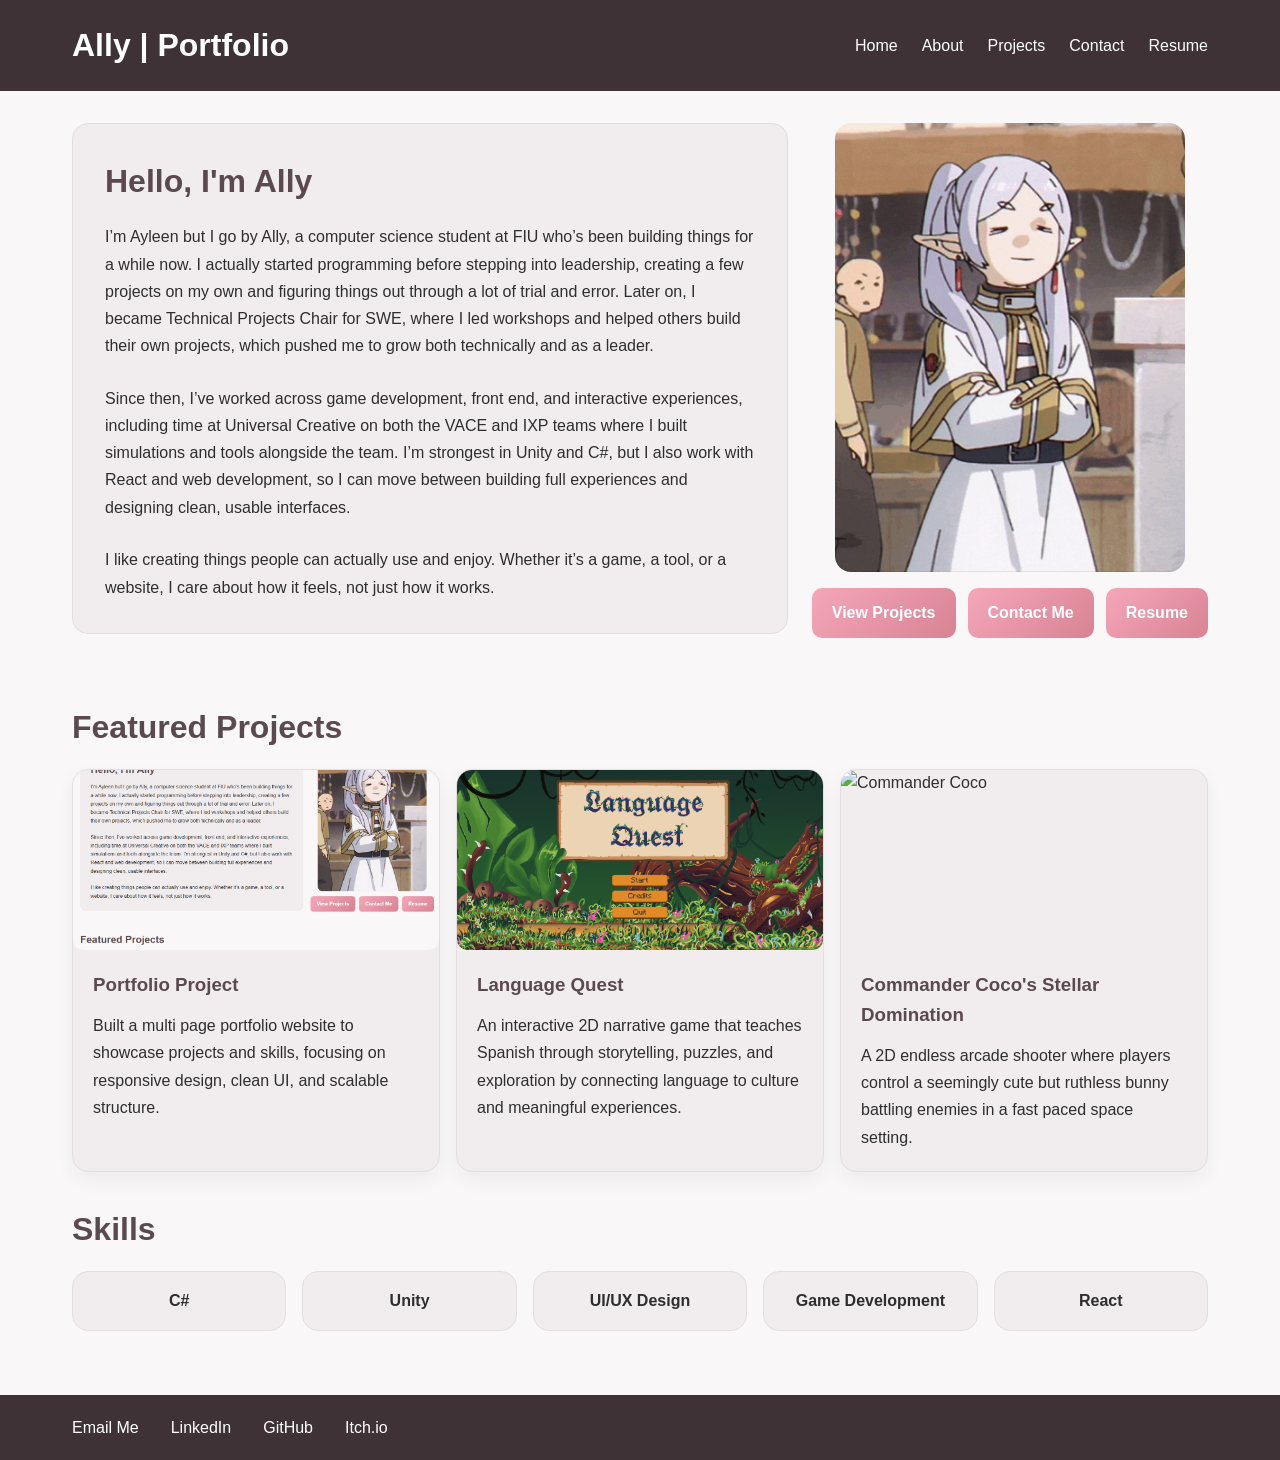
==== commit 7c6760a5: "Cleaned up project pages Cleaned up project pages, fixed modal bugs, and improved UI consistency" ====
--- a/index.html
+++ b/index.html
@@ -8,6 +8,7 @@
     <link rel="stylesheet" href="Styles/layout.css" />
     <link rel="stylesheet" href="Styles/components.css" />
     <link rel="stylesheet" href="Styles/pages.css" />
+    <link rel="stylesheet" href="Styles/colors.css" />
   </head>
   <body>
     <header class="site-header">
@@ -30,7 +31,7 @@
             <div class="about-container">
               <h2>Hello, I'm Ally</h2>
               <p>
-                I’m Ayleen but i go by Ally, a computer science student at FIU
+                I’m Ayleen but I go by Ally, a computer science student at FIU
                 who’s been building things for a while now. I actually started
                 programming before stepping into leadership, creating a few
                 projects on my own and figuring things out through a lot of
--- a/Styles/base.css
+++ b/Styles/base.css
@@ -8,16 +8,21 @@
   box-sizing: border-box;
 }
 
+html {
+  scroll-behavior: smooth;
+}
+
 body {
   font-family: Arial, sans-serif;
-  background-color: #f5f5f5;
-  color: #222;
   line-height: 1.6;
+  background-color: var(--bg-main);
+  color: var(--text-main);
 }
 
 a {
   text-decoration: none;
   color: inherit;
+  transition: 0.2s ease;
 }
 
 img {
@@ -26,9 +31,23 @@
 }
 
 section {
-  margin-bottom: 3rem;
+  margin-bottom: 4rem;
+}
+
+h1,
+h2,
+h3,
+h4 {
+  color: var(--text-soft);
 }
 
 h2 {
   margin-bottom: 1rem;
+  font-size: 2rem;
+  font-weight: 700;
 }
+
+p {
+  line-height: 1.7;
+  color: var(--text-main);
+}
--- a/Styles/layout.css
+++ b/Styles/layout.css
@@ -5,59 +5,80 @@
 .page-content {
   max-width: 1200px;
   margin: 0 auto;
-  padding: 0 2rem;
-  box-sizing: border-box;
+  padding: 2rem;
   width: 100%;
 }
 
-header {
-  background-color: #d9d9d9;
-  padding: 1rem 2rem;
+.site-header,
+.site-footer {
+  width: 100%;
+  background-color: #3e3237;
 }
 
-header div,
-.nav-container {
+.header-inner,
+.footer-inner {
+  max-width: 1200px;
+  margin: 0 auto;
+  padding: 1.25rem 2rem;
   display: flex;
+  align-items: center;
   justify-content: space-between;
-  align-items: center;
-}
-
-nav {
-  display: flex;
   gap: 1.5rem;
 }
 
-nav a {
-  font-size: 0.95rem;
+.header-title {
+  color: var(--white);
+  margin: 0;
 }
 
-nav a:hover,
-.footer-links a:hover,
-.back-link:hover {
-  text-decoration: underline;
-}
-
-footer {
-  background-color: #d9d9d9;
-  padding: 1rem 2rem;
-  margin-top: 2rem;
-}
-
-.footer-links {
+.header-nav,
+.footer-inner {
   display: flex;
+  align-items: center;
   gap: 1.5rem;
   flex-wrap: wrap;
 }
 
-/* =====================
-   COMMON SECTION SPACING
-===================== */
+.footer-inner {
+  display: flex;
+  align-items: center;
+  justify-content: flex-start;
+  gap: 2rem;
+}
+
+.header-nav a,
+.site-footer a {
+  color: var(--white);
+}
+
+.header-nav a:hover,
+.site-footer a:hover,
+.back-link:hover {
+  color: var(--pink-primary);
+}
 
 #projects,
 #skills,
 #about,
 #contact,
 #projects-page,
-.project-detail {
-  margin: 2rem;
+.project-detail,
+.resume-section {
+  margin: 2rem 0;
 }
+
+@media (max-width: 768px) {
+  .header-inner,
+  .footer-inner {
+    flex-direction: column;
+    align-items: flex-start;
+  }
+
+  .page-content {
+    padding: 1rem;
+  }
+
+  .header-nav {
+    flex-wrap: wrap;
+  }
+}
--- a/Styles/components.css
+++ b/Styles/components.css
@@ -2,134 +2,142 @@
    BUTTONS
 ===================== */
 
-button,
 .hero-button,
-.resume-button {
-  border: 1px solid #aaa;
-  background-color: #cfcfcf;
-  color: #000;
-  font-weight: bold;
-  border-radius: 6px;
+.resume-button,
+.send-button,
+.back-link {
+  display: inline-block;
+  padding: 0.75rem 1.25rem;
+  border: none;
+  border-radius: 10px;
+  background: linear-gradient(
+    135deg,
+    var(--pink-primary),
+    var(--pink-secondary)
+  );
+  color: var(--white);
+  font-weight: 600;
   transition:
     transform 0.2s ease,
-    background-color 0.2s ease;
-}
-
-button:hover,
+    box-shadow 0.2s ease,
+    background 0.2s ease;
+  cursor: pointer;
+}
+
 .hero-button:hover,
-.resume-button:hover {
-  background-color: #bfbfbf;
-  transform: translateY(-1px);
-}
-
-.hero-button,
-.resume-button {
-  display: inline-block;
-  padding: 0.7rem 1.2rem;
-}
-
-.hero-actions {
+.resume-button:hover,
+.send-button:hover,
+.back-link:hover {
+  transform: translateY(-2px);
+  box-shadow: 0 10px 20px rgba(244, 167, 185, 0.28);
+}
+
+.hero-actions,
+.resume-actions {
   display: flex;
   gap: 0.75rem;
+  justify-content: center;
+  flex-wrap: wrap;
   margin-top: 1rem;
-  justify-content: center;
-  flex-wrap: wrap;
-}
-
-.resume-actions {
-  margin-top: 20px;
-  display: flex;
-  justify-content: center;
-}
-
-/* =====================
-   CARDS / BOXES
-===================== */
-
-article,
+}
+
+/* =====================
+   TEXT / HEADINGS
+===================== */
+
+.section-title {
+  border-left: 4px solid var(--pink-primary);
+  padding-left: 0.75rem;
+  margin-bottom: 0.75rem;
+  color: var(--text-soft);
+  line-height: 1.4;
+  font-weight: 600;
+}
+
+.tools-list {
+  padding-left: 1.25rem;
+  margin-bottom: 1rem;
+}
+
+.tools-list li {
+  margin-bottom: 0.4rem;
+  color: var(--text-main);
+  line-height: 1.5;
+}
+
+/* =====================
+   SHARED CARDS
+===================== */
+
+.card,
 .skill-card,
 .about-summary,
 .about-skills-box,
 .about-experience-box,
 .contact-intro,
 .contact-links,
-.project-hero,
 .project-overview,
 .project-tools,
 .project-process,
-.gallery-box,
-.project-thumbnail,
 .resume-container,
 .projects-hero {
-  border-radius: 6px;
-}
-
-#projects article,
-.skill-card,
-.about-summary,
-.about-skills-box,
-.about-experience-box,
-.contact-intro,
-.contact-links,
-.project-hero,
-.project-overview,
-.project-tools,
-.project-process,
-.gallery-box {
-  background-color: #dcdcdc;
-  border: 1px solid #bbb;
-  padding: 1rem;
-}
-
-.skill-card {
-  text-align: center;
-  font-weight: bold;
-}
-
-.back-link {
-  display: inline-block;
-  margin-top: 0.5rem;
-  font-weight: bold;
-}
-
-/* =====================
-   PROJECT CARDS / MEDIA
+  background-color: var(--bg-card);
+  border: 1px solid var(--border-soft);
+  border-radius: 16px;
+  padding: 1.5rem;
+}
+
+/* =====================
+   PROJECT CARDS
 ===================== */
 
 .project-card-link {
-  text-decoration: none;
+  display: block;
   color: inherit;
-  display: block;
 }
 
 .project-card-link article {
   height: 100%;
+  background-color: var(--bg-card);
+  border: 1px solid var(--border-soft);
+  border-radius: 16px;
+  overflow: hidden;
+  box-shadow: 0 8px 20px rgba(0, 0, 0, 0.05);
+  transition:
+    transform 0.25s ease,
+    box-shadow 0.25s ease,
+    background-color 0.25s ease;
+}
+
+.project-card-link article:hover {
+  transform: translateY(-6px);
+  background-color: var(--pink-light);
+  box-shadow: 0 12px 28px rgba(0, 0, 0, 0.08);
 }
 
 .project-thumbnail,
 .project-hero,
 .gallery-box {
   overflow: hidden;
+  border-radius: 10px 10px 10px 10px;
+}
+
+.gallery-box {
+  height: 300px;
+  width: auto;
+  display: flex;
+  align-items: center;
+  justify-content: center;
+}
+
+.gallery-box img {
+  width: 100%;
+  height: 100%;
+  object-fit: cover;
 }
 
 .project-thumbnail {
   height: 180px;
-}
-
-.project-hero {
-  height: 350px;
-  min-height: 300px;
-  display: flex;
-  align-items: center;
-  justify-content: center;
-}
-
-.gallery-box {
-  height: 220px;
-  min-height: 220px;
-  display: flex;
-  align-items: center;
-  justify-content: center;
 }
 
 .project-thumbnail img,
@@ -138,12 +146,29 @@
   width: 100%;
   height: 100%;
   object-fit: cover;
-  display: block;
-  cursor: pointer;
-}
-
-.project-thumbnail p {
-  font-weight: bold;
+}
+
+.project-content {
+  padding: 1.25rem;
+}
+
+.project-content h3 {
+  color: var(--text-soft);
+  margin-bottom: 0.75rem;
+}
+
+.project-content p {
+  color: var(--text-main);
+}
+
+.skill-card {
+  text-align: center;
+  font-weight: 700;
+  padding: 1rem;
+}
+
+.skill-card:hover {
+  background-color: var(--pink-light);
 }
 
 /* =====================
@@ -173,8 +198,6 @@
 .image-modal-video {
   max-width: 100%;
   max-height: 100%;
-  width: auto;
-  height: auto;
   object-fit: contain;
   border-radius: 6px;
   display: none;
@@ -200,29 +223,18 @@
   height: 56px;
   border-radius: 8px;
   cursor: pointer;
-  display: flex;
-  align-items: center;
-  justify-content: center;
 }
 
 .image-modal-arrow {
   position: absolute;
   top: 50%;
-  display: flex;
-  align-items: center;
-  justify-content: center;
   background-color: rgba(255, 255, 255, 0.15);
   border: none;
   color: white;
   font-size: 2rem;
-  padding: 0.75rem 1rem 1rem;
-  cursor: pointer;
-  border-radius: 6px;
-}
-
-.image-modal-arrow:hover,
-.image-modal-close:hover {
-  background-color: rgba(255, 255, 255, 0.25);
+  padding: 0.75rem 1rem;
+  cursor: pointer;
+  border-radius: 6px;
 }
 
 .left-arrow {
--- a/Styles/pages.css
+++ b/Styles/pages.css
@@ -1,122 +1,32 @@
 /* =====================
    HOME
 ===================== */
-#home {
-  margin: 2rem;
-  background-color: #f4f4f4;
-}
-
-#home h2 {
-  font-size: 2rem;
-  margin-bottom: 0.5rem;
+
+.about-layout {
+  display: flex;
+  align-items: flex-start;
+  gap: 1.5rem;
+}
+
+.about-container {
+  flex: 1;
+  background-color: var(--bg-card);
+  border: 1px solid var(--border-soft);
+  border-radius: 16px;
   padding: 2rem;
-  max-width: 900px;
-}
-
-#home p {
-  max-width: 900px;
-  margin-bottom: 1.5rem;
-  padding-left: 2rem;
-  padding-right: 2rem;
-}
-
-.about-container {
-  background-color: #e5e5e5;
-  border-radius: 10px;
-  padding-bottom: 2rem;
-
-  flex: 1;
-  max-width: none;
-}
-
-.about-layout {
-  display: flex;
+}
+
+.about-image {
+  display: flex;
+  flex-direction: column;
   align-items: center;
-  gap: 2rem;
-}
-
-.about-layout {
-  display: flex;
-  align-items: flex-start;
-  gap: 1rem;
-}
-
-.about-image {
-  flex: 0 0 auto;
-  display: flex;
-  flex-direction: column; /* 👈 THIS stacks them */
-  align-items: center;
 }
 
 .about-image img {
-  height: 600px;
-  width: auto;
-  border-radius: 10px;
-}
-
-html,
-body {
-  height: 100%;
-  margin: 0;
-}
-
-main {
-  flex: 1;
-}
-
-.site-header,
-.site-footer {
-  width: 100%;
-  background-color: #dcdcdc;
-}
-
-.footer-inner {
-  max-width: 1200px;
-  margin: 0 auto;
-
-  display: flex;
-  gap: 2rem;
-}
-
-.container {
-  padding: 0 80px;
-}
-
-.header-inner {
-  max-width: 1200px;
-  margin: 0 auto;
-  padding: 1rem 2rem;
-
-  display: flex;
-  align-items: center;
-  justify-content: space-between;
-}
-
-.header-title {
-  margin: 0;
-}
-
-.header-nav {
-  display: flex;
-  gap: 1.5rem;
-}
-
-/* =====================
-   PROJECTS PAGE
-===================== */
-
-.projects-hero {
-  background-color: #e3e3e3;
-  padding: 3rem 2rem;
-  margin: 2rem;
-}
-
-.projects-hero h2 {
-  margin-bottom: 0.5rem;
-}
-
-.projects-hero p {
-  max-width: 700px;
+  width: 350px;
+  max-width: 100%;
+  height: auto;
+  border-radius: 16px;
 }
 
 .projects-grid {
@@ -124,32 +34,6 @@
   grid-template-columns: repeat(3, 1fr);
   gap: 1rem;
 }
-
-#projects article {
-  background-color: #dcdcdc;
-  border: none;
-  padding: 0;
-  overflow: hidden;
-  border-radius: 10px;
-  transition:
-    transform 0.2s ease,
-    box-shadow 0.2s ease;
-  cursor: pointer;
-}
-
-#projects article:hover {
-  transform: translateY(-5px);
-  box-shadow: 0 4px 10px rgba(0, 0, 0, 0.1);
-}
-
-#projects h3,
-.project-detail h2 {
-  margin-bottom: 0.5rem;
-}
-
-/* =====================
-   SKILLS
-===================== */
 
 .skills-grid {
   display: grid;
@@ -165,89 +49,73 @@
   display: grid;
   grid-template-columns: 1fr 2fr;
   gap: 1.5rem;
+  align-items: start;
 }
 
 .about-left {
   display: flex;
   flex-direction: column;
-  gap: 20px;
-}
-
-.about-skills-box,
+  gap: 1.25rem;
+}
+
+.about-headshot img {
+  width: 325px;
+  max-width: 100%;
+  border-radius: 16px;
+}
+
 .about-experience-box {
-  padding: 2rem;
-  background-color: #dcdcdc;
-  border: 1px solid #bbb;
-  border-radius: 6px;
-}
-
-.about-skills-box h2,
-.about-experience-box h2 {
-  margin-bottom: 20px;
-  padding-left: 0;
-}
-
-.about-skills-box li,
-.experience li {
-  margin-bottom: 6px;
-  line-height: 1.5;
-}
-
-.about-skills-box h4,
-.about-experience-box h4 {
-  margin-top: 20px;
-  margin-bottom: 8px;
-  padding-left: 0;
-}
-
-.about-skills-box h3,
-.experience h2,
-.experience h4 {
-  margin-left: 0;
-  padding-left: 0;
+  grid-column: 1 / -1;
 }
 
 .about-skills-box ul,
 .about-experience-box ul {
-  padding-left: 20px;
-  margin-bottom: 16px;
+  padding-left: 1.25rem;
+  margin-bottom: 1rem;
 }
 
 .about-skills-box li,
 .about-experience-box li {
-  margin-bottom: 6px;
-  line-height: 1.5;
-}
-
-.about-summary {
-  min-height: 220px;
-}
-
-.about-experience-box {
-  grid-column: 1 / -1;
-  padding: 2rem;
-  background-color: #dcdcdc;
-  border: 1px solid #bbb;
-  border-radius: 6px;
-}
-
-.about-headshot {
-  align-self: flex-start;
-}
-
-.about-headshot img {
-  width: 325px;
-  height: auto;
-  border-radius: 10px;
-  display: block;
-}
-
-.experience h4 {
-  margin-top: 20px;
-}
-
-.experience ul {
-  margin-bottom: 20px;
+  margin-bottom: 0.5rem;
+}
+
+.experience {
+  display: flex;
+  flex-direction: column;
+  gap: 1.25rem;
+}
+
+.experience-entry {
+  background-color: #f6f2f4;
+  border: 1px solid var(--border-soft);
+  border-radius: 14px;
+  padding: 1.2rem 1.25rem;
+  box-shadow: 0 4px 12px rgba(0, 0, 0, 0.03);
+  display: flex;
+  flex-direction: column;
+  gap: 0.5rem;
+}
+
+.experience-entry h4 {
+  border-left: 4px solid var(--pink-primary);
+  padding-left: 0.75rem;
+  margin-bottom: 0.75rem;
+}
+
+.experience-entry ul {
+  position: relative;
+  margin: 0;
+  padding-left: 1.25rem;
+}
+
+.experience-entry li {
+  margin-bottom: 0.55rem;
+  line-height: 1.6;
+  color: var(--text-main);
+}
+
+.experience-entry li:last-child {
+  margin-bottom: 0;
 }
 
 /* =====================
@@ -258,38 +126,6 @@
   display: grid;
   grid-template-columns: 1fr 1fr;
   gap: 1rem;
-}
-
-.contact-intro button {
-  padding: 0.7rem 1.2rem;
-  margin-bottom: 1rem;
-  cursor: pointer;
-}
-
-.contact-links {
-  display: flex;
-  flex-direction: column;
-  gap: 0.75rem;
-}
-
-.contact-links p {
-  margin-bottom: 0.5rem;
-}
-
-.contact-item {
-  display: flex;
-  flex-direction: column;
-  margin-bottom: 0.75rem;
-}
-
-.contact-item span {
-  font-weight: bold;
-  font-size: 0.9rem;
-  margin-bottom: 0.2rem;
-}
-
-.contact-item a {
-  font-size: 0.95rem;
 }
 
 .contact-intro form {
@@ -300,55 +136,12 @@
 
 .contact-intro input,
 .contact-intro textarea {
-  padding: 0.6rem;
-  border-radius: 6px;
-  border: 1px solid #bbb;
-  font-size: 0.9rem;
-}
-
-.send-button {
-  display: inline-block;
-  align-self: center;
-  padding: 0.7rem 1.2rem;
-  margin-top: 1rem;
-
-  border: 1px solid #aaa;
-  background-color: #cfcfcf;
-  color: #000;
-
-  font-weight: bold;
-  border-radius: 6px;
-  cursor: pointer;
-
-  transition:
-    transform 0.2s ease,
-    background-color 0.2s ease;
-}
-
-.contact-intro button {
-  margin-top: 0.5rem;
-  cursor: pointer;
-}
-
-.send-button:hover {
-  background-color: #bfbfbf;
-  transform: translateY(-1px);
-}
-
-.contact-intro p {
-  margin-bottom: 1rem;
-  color: #444;
-}
-
-.contact-intro label {
-  font-weight: 600;
-  font-size: 1rem;
-  margin-top: 0.5rem;
-}
-
-.contact-links {
-  padding: 2rem;
+  padding: 0.75rem;
   border-radius: 10px;
+  border: 1px solid var(--border-soft);
+  font-size: 0.95rem;
+  background: var(--white);
+  color: var(--text-main);
 }
 
 .contact-title {
@@ -373,26 +166,18 @@
 }
 
 .contact-table a {
-  color: #0077cc;
-  font-weight: 500;
+  color: var(--pink-secondary);
   text-decoration: underline;
-  transition: 0.2s;
 }
 
 .contact-table a:hover {
-  color: #005fa3;
-}
-
-.contact-image {
-  margin-top: 1.5rem;
-  width: 100%;
-  border-radius: 8px;
+  color: var(--pink-primary);
 }
 
 .form-hint {
   display: block;
   font-size: 0.85rem;
-  color: #444;
+  color: #555;
   margin-top: -0.25rem;
   margin-bottom: 0.5rem;
 }
@@ -400,6 +185,7 @@
 .form-hint.hidden {
   display: none;
 }
+
 /* =====================
    PROJECT DETAIL
 ===================== */
@@ -408,14 +194,7 @@
   display: grid;
   grid-template-columns: 2fr 1fr;
   gap: 1rem;
-  margin-bottom: 2rem;
-  margin-top: 2rem;
-}
-
-.project-tools p {
-  display: grid;
-  grid-template-columns: 1fr 1fr;
-  gap: 1rem;
+  margin: 2rem 0;
 }
 
 .project-process {
@@ -427,49 +206,6 @@
   grid-template-columns: 1fr 1fr;
   gap: 1rem;
   margin-bottom: 2rem;
-}
-
-.project-thumbnail {
-  height: 180px;
-  overflow: hidden;
-  border-radius: 10px 10px 10px 10px;
-  background: none;
-  border: none;
-  padding: 0;
-}
-
-.project-thumbnail img {
-  width: 100%;
-  height: 100%;
-  object-fit: cover;
-  display: block;
-  border-radius: 0;
-}
-
-.project-content {
-  padding: 1rem;
-}
-
-.back-link {
-  display: inline-block;
-  padding: 0.6rem 1.1rem;
-
-  border: 1px solid #aaa;
-  background-color: #cfcfcf;
-  color: #000;
-
-  border-radius: 6px;
-  font-weight: bold;
-  text-decoration: none;
-
-  margin-top: 1rem;
-
-  transition: 0.2s;
-}
-
-.back-link:hover {
-  background-color: #bfbfbf;
-  transform: translateY(-1px);
 }
 
 .tool-images {
@@ -490,7 +226,7 @@
 ===================== */
 
 .resume-section {
-  padding: 40px;
+  padding: 2rem 0;
 }
 
 .resume-section h2,
@@ -501,17 +237,13 @@
 }
 
 .resume-intro {
-  margin-bottom: 20px;
+  margin-bottom: 1.25rem;
   color: #555;
 }
 
 .resume-container {
   max-width: 1000px;
   margin: 0 auto;
-  border: 1px solid #ccc;
-  border-radius: 12px;
-  overflow: hidden;
-  background: #f9f9f9;
 }
 
 .resume-frame {
@@ -519,6 +251,7 @@
   height: 750px;
   border: none;
   display: block;
+  border-radius: 12px;
 }
 
 /* =====================
@@ -526,90 +259,28 @@
 ===================== */
 
 @media (max-width: 768px) {
-  .nav-container,
-  header div {
-    flex-direction: column;
-    align-items: flex-start;
-    gap: 1rem;
-  }
-
-  nav {
-    flex-wrap: wrap;
-  }
-
-  #home,
-  #projects,
-  #skills,
-  #about,
-  #contact,
-  #projects-page,
-  .project-detail,
-  .projects-hero,
-  .resume-section {
-    margin: 1rem;
-    padding-left: 1rem;
-    padding-right: 1rem;
-  }
-
+  .about-layout,
   .about-page-layout,
   .contact-layout,
   .project-info,
   .project-gallery {
     grid-template-columns: 1fr;
+    flex-direction: column;
   }
 
   .projects-grid {
-    grid-template-columns: repeat(auto-fit, minmax(250px, 1fr));
+    grid-template-columns: 1fr;
   }
 
   .project-thumbnail {
-    height: 140px;
-  }
-
-  .project-hero {
-    height: 220px;
-  }
-
-  .gallery-box {
-    height: 160px;
+    height: 150px;
+  }
+
+  .about-image img {
+    width: 100%;
   }
 
   .resume-frame {
     height: 500px;
   }
-
-  .image-modal-panel {
-    width: min(90vw, 700px);
-    height: min(70vh, 500px);
-  }
-
-  .image-modal-content {
-    max-width: 90vw;
-    max-height: 70vh;
-  }
-
-  .image-modal-arrow {
-    font-size: 1.5rem;
-    padding: 0.5rem 0.75rem;
-  }
-
-  .left-arrow {
-    left: 1rem;
-  }
-
-  .right-arrow {
-    right: 1rem;
-  }
-
-  .image-modal-close {
-    top: -2.5rem;
-    width: 46px;
-    height: 46px;
-    font-size: 2rem;
-  }
-
-  .about-layout {
-    flex-direction: column;
-    text-align: center;
-  }
-}
+}
--- a/Styles/colors.css
+++ b/Styles/colors.css
@@ -0,0 +1,11 @@
+:root {
+  --bg-main: #faf7f9;
+  --bg-card: #f1edee;
+  --pink-primary: #f4a7b9;
+  --pink-secondary: #d88394;
+  --pink-light: #ffe4ec;
+  --text-main: #2e2e2e;
+  --text-soft: #5a4a4f;
+  --border-soft: #e4dde1;
+  --white: #ffffff;
+}
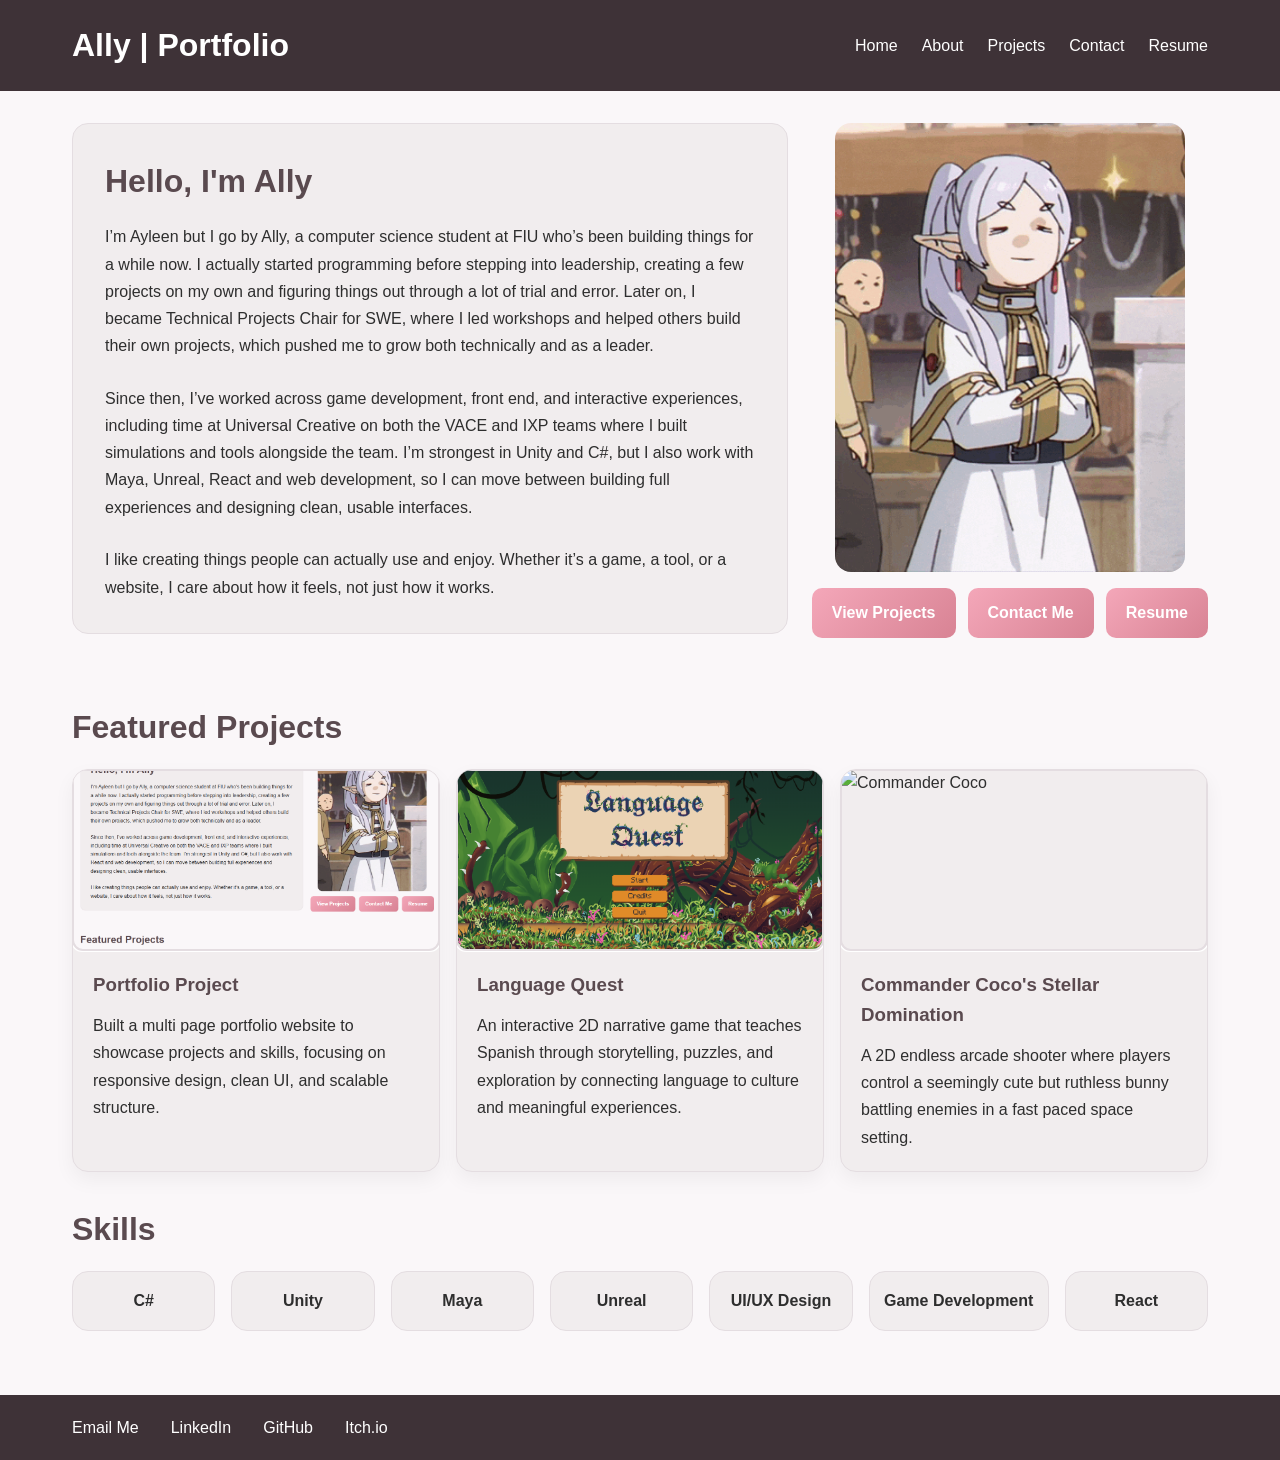
==== commit e605f526: "Updated portfolio pages Major portfolio update: refined project pages, added video + zoom features, " ====
--- a/index.html
+++ b/index.html
@@ -46,8 +46,8 @@
                 interactive experiences, including time at Universal Creative on
                 both the VACE and IXP teams where I built simulations and tools
                 alongside the team. I’m strongest in Unity and C#, but I also
-                work with React and web development, so I can move between
-                building full experiences and designing clean, usable
+                work with Maya, Unreal, React and web development, so I can move
+                between building full experiences and designing clean, usable
                 interfaces.
               </p>
               <br />
@@ -137,6 +137,8 @@
           <div class="skills-grid">
             <div class="skill-card">C#</div>
             <div class="skill-card">Unity</div>
+            <div class="skill-card">Maya</div>
+            <div class="skill-card">Unreal</div>
             <div class="skill-card">UI/UX Design</div>
             <div class="skill-card">Game Development</div>
             <div class="skill-card">React</div>
--- a/Styles/components.css
+++ b/Styles/components.css
@@ -120,6 +120,9 @@
 .gallery-box {
   overflow: hidden;
   border-radius: 10px 10px 10px 10px;
+  height: 600px;
+  outline: auto;
+  outline-color: var(--border-soft);
 }
 
 .gallery-box {
@@ -162,9 +165,15 @@
 }
 
 .skill-card {
+  flex: 1 1 140px;
+  max-width: 180px;
+  display: flex;
+  align-items: center;
+  justify-content: center;
   text-align: center;
   font-weight: 700;
   padding: 1rem;
+  white-space: nowrap;
 }
 
 .skill-card:hover {
@@ -201,6 +210,16 @@
   object-fit: contain;
   border-radius: 6px;
   display: none;
+}
+
+.image-modal-content {
+  cursor: zoom-in;
+  transition: transform 0.1s ease;
+  user-select: none;
+}
+
+.image-modal-panel {
+  overflow: hidden;
 }
 
 .image-modal-iframe {
--- a/Styles/pages.css
+++ b/Styles/pages.css
@@ -36,9 +36,10 @@
 }
 
 .skills-grid {
-  display: grid;
-  grid-template-columns: repeat(auto-fit, minmax(160px, 1fr));
-  gap: 1rem;
+  display: flex;
+  justify-content: center;
+  gap: 1rem;
+  flex-wrap: wrap;
 }
 
 /* =====================
@@ -221,6 +222,15 @@
   object-fit: contain;
 }
 
+.project-overview a {
+  color: var(--pink-primary);
+  text-decoration: underline;
+}
+
+.project-overview a:hover {
+  color: var(--pink-secondary);
+}
+
 /* =====================
    RESUME
 ===================== */
@@ -283,4 +293,11 @@
   .resume-frame {
     height: 500px;
   }
-}
+
+  .skills-grid {
+    display: flex;
+    justify-content: center;
+    gap: 1rem;
+    flex-wrap: wrap;
+  }
+}
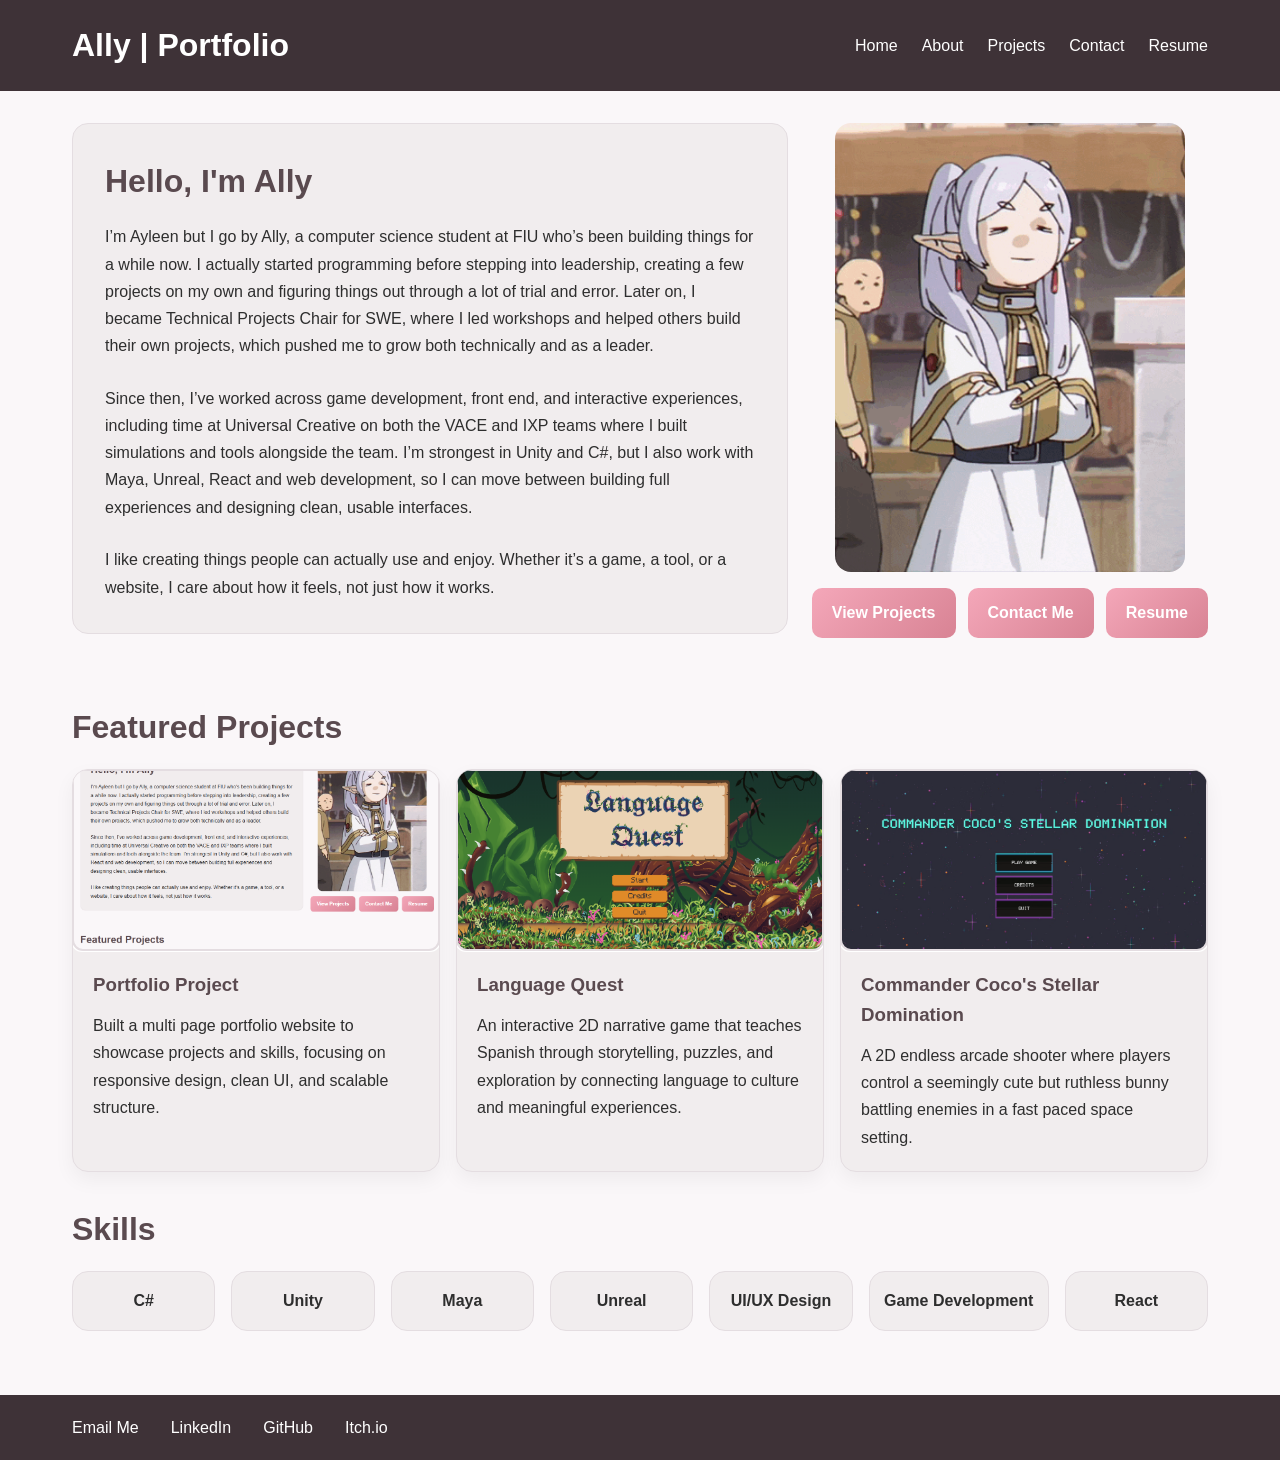
==== commit 91c8ceb0: "fix small file path naming errors" ====
--- a/index.html
+++ b/index.html
@@ -115,7 +115,7 @@
               <article>
                 <div class="project-thumbnail">
                   <img
-                    src="images/projects/comander-coco/commander-coco-project-image.png"
+                    src="images/projects/comander-coco/Commander-coco-project-image.png"
                     alt="Commander Coco"
                   />
                 </div>
